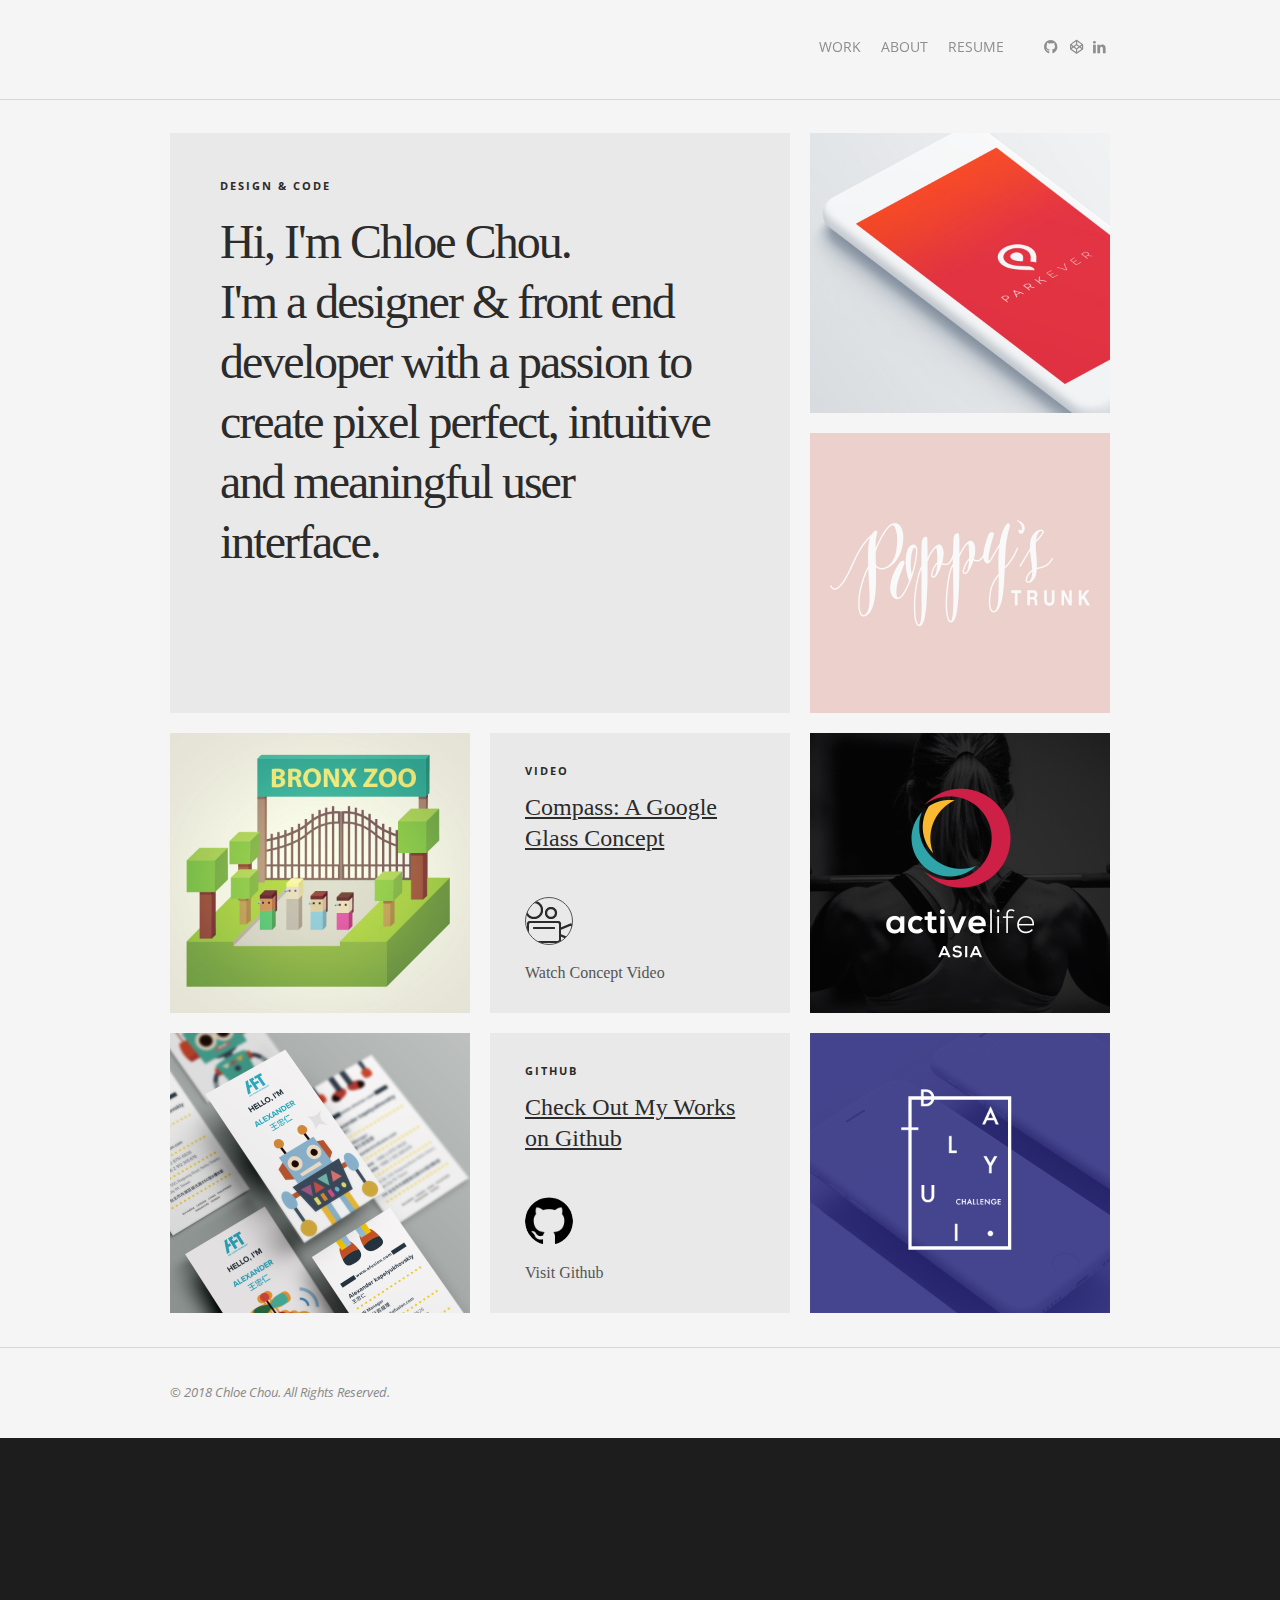
==== index.html @ 3d22caf7 "upload images" ====
<!DOCTYPE html>
<!--[if lte IE 6]> <html class="no-js ie  lt-ie10 lt-ie9 lt-ie8 lt-ie7 ancient oldie" lang="en-US"> <![endif]-->
<!--[if IE 7]>     <html class="no-js ie7 lt-ie10 lt-ie9 lt-ie8 oldie" lang="en-US"> <![endif]-->
<!--[if IE 8]>     <html class="no-js ie8 lt-ie10 lt-ie9 oldie" lang="en-US"> <![endif]-->
<!--[if IE 9]>     <html class="no-js ie9 lt-ie10 oldie" lang="en-US"> <![endif]-->
<!--[if gt IE 8]><!--> <html class="no-js" dir="ltr" lang="en-US"> <!--<![endif]-->
<head>
<meta charset="utf-8" />
<!--[if IE]> <meta http-equiv="X-UA-Compatible" content="IE=edge"> <![endif]-->
<title>Chloe Chou</title>
<!-- Set the viewport width to device width for mobile -->
<meta name="viewport" content="width=device-width, initial-scale=1, maximum-scale=1" />
<meta name="author" content="ppandp">
<meta name="Description" content="Chloe's Portfolio" />
<link rel="shortcut icon" type="image/png" href="images/favicon48.png" />
<link href="css/reset.css" rel="stylesheet" type="text/css" media="screen" />
<link href="css/contact.css" rel="stylesheet" type="text/css" media="screen" />
<link href="css/styles.css" rel="stylesheet" type="text/css" media="screen" />
<link href="css/flexslider.css" rel="stylesheet" type="text/css" media="screen" />
<link href="css/jquery.fancybox.css" rel="stylesheet" type="text/css" media="screen" />
<!--[if gt IE 8]><!--><link href="css/retina-responsive.css" rel="stylesheet" type="text/css" media="screen" /><!--<![endif]-->
<!--[if !IE]> <link href="css/retina-responsive.css" rel="stylesheet" type="text/css" media="screen" /> <![endif]-->
<link href="css/open-menu.css" rel="stylesheet" type="text/css" media="screen" />
<link href="css/print.css" rel="stylesheet" type="text/css" media="print" />
<link href="//fonts.googleapis.com/css?family=Open+Sans:400,400italic,300,300italic,600,700,800" rel="stylesheet" type="text/css" />
<!-- <link href="//fonts.googleapis.com/css?family=Merriweather:300,400,700" rel="stylesheet" type="text/css" /> -->
<script src="js/modernizr.js" type="text/javascript"></script>
<link href="https://use.fontawesome.com/releases/v5.0.6/css/all.css" rel="stylesheet">

<style type="text/css">
  h1#logo a {
    width: 100px;
    background-size: 100px;
  }

  #about {
    line-height: 1.8;
  }
</style>

</head>
<body class="aligned">
<!-- Preloader -->
<div id="preloader">
  <div id="status">
    <div class="parent">
      <div class="child">
        <p class="small">loading</p>
      </div>
    </div>
  </div>
</div>

<div id="wrap">
  <div id="background-color"></div>
  <header id="header"><div class="containing-wrapper">
    <div class="logo-wrapper">
      <h1 id="logo"><a href="/">Chloe</a></h1>
    </div>
    <div id="menu-button">
      <div class="centralizer">
        <div class="cursor">
          <div id="nav-button"> <span class="nav-bar"></span> <span class="nav-bar"></span> <span class="nav-bar"></span> </div>
        </div>
      </div>
    </div></div>
  </header>
  <!-- end header -->

  <!-- start main nav -->
  <div class="containing-wrapper menu">
  <nav id="main-nav">
    <div id="menu-close-button">&times;</div>
    <ul id="options" class="option-set clearfix" data-option-key="filter">

      <li> <a href="#" class="sub-nav-toggle">Work</a>
        <ul class="sub-nav hidden">
          <li> <a href="#design">Design</a> </li>
          <li> <a href="#development">Development</a> </li>
          <li> <a href="#portfolio">Show All</a> </li>
        </ul>
      </li>

      <li> <a href="#about">About</a> </li>
      
      <li> <a href="images/resume.pdf" target="_blank">Resume</a> </li>
    </ul>

    <div class="social-links">
      <ul class="social-list clearfix">
        <li> <a href="https://github.com/chloechoudesign" target="_blank"> <i class="fab fa-github"></i></a></li>
        <li> <a href="https://codepen.io/chloechoudesign/" target="_blank"> <i class="fab fa-codepen"></i></a></li>
        <li> <a href="https://www.linkedin.com/in/chloe-kuan-yi-chou-48333067" class="linkedin" target="_blank"></a> </li>
      </ul>
    </div>
  </nav></div>
  <!-- end main nav -->

  <div class="content-wrapper">
    <div id="content">
      <div class="container">
        <div id="container" class="clearfix">
        
        <!-- ABOUT -->
        <div class="element clearfix col2-3 about services auto">
          <div class="col2-3 auto">
            <figure class="images"> <img src="images/profile_img.jpg" alt="" /></figure>
          </div>
        </div>

        <div class="element clearfix col2-3 about services white auto">
          <p class="small">About Me</p>
          <h3>My name is Chloe Chou. I'm a designer &amp; front end developer currently based in Orange County, CA.</h3>
          <br>
          <p id="about">
          Starting off as a graphic designer a few years ago, the digital world has won me over early on. I have since been creating digital products ranging from web to mobile for clients in a wide variety of industries. I have a passion for designing meaningful experiences that shape the way we interact with technology.<br/><br/>

          This year, I've fully immersed myself in the art of coding. Being a full-stack web development graduate from UCI Coding Bootcamp, I specialize in front-end web technologies. Some of my skills are React, JavaScript, jQuery, HTML, CSS, and Responsive Design.<br/><br/>

          You can probably find me googling for code solutions or perfecting the shade of a background in Photoshop. When I'm not sitting in front of my computer, I enjoy discovering new places, reading, and cooking.
          </p><br/>
          <p class="small chat-btn"><a href="mailto:chloechoudesign@gmail.com" title="Write Email">Let's Chat!</a></p>
        </div>


<!-- HOME -->
          <div class="element  clearfix col2-3 home grey grid-fit">
            <p class="small">Design  &amp;  Code</p>
            <h2>Hi, I'm Chloe Chou. <br/> 
            I'm a designer &amp; front end developer with a passion to create pixel perfect, intuitive and meaningful user interface. </h2>
          </div>

          <!-- Parkever -->
          <div class="element  clearfix col1-3 home portfolio design"> <a href="/parkever">
            <figure class="images"> <img src="images/parkever.jpg" alt="<span>Parkever</span><i>→</i>" class="slip" /> </figure>
            </a> </div>

          <!-- Poppy's Trunk -->
          <div class="element  clearfix col1-3 home portfolio design"> <a href="/poppy" title="">
            <figure class="images"> <img src="images/poppy.jpg" alt="<span>Poppy's Trunk</span><i>→</i>" class="slip" /> </figure>
            </a> </div>
          
          <!-- Compass -->
          <div class="element  clearfix col1-3 home portfolio design"> <a href="/compass" title="">
            <figure class="images"> <img src="images/compass.jpg" alt="<span>Compass: A Google Glass Concept</span><i>→</i>" class="slip" /> </figure>
            </a> </div>
          
          <!-- Compass Video -->
          <div class="element  clearfix col1-3 home grey"> <a href="/video">
            <p class="small">Video</p>
            <h3>Compass: A Google Glass Concept</h3>
            <div class="bottom">
              <div class="icons video"></div>
              <p class="alignleft">Watch Concept Video</p>
              <span class="arrow">→</span></div>
            </a> 
          </div>
          
          <!-- Active Life Asia -->
          <div class="element  clearfix col1-3 home portfolio design"> <a href="/activelife" title="">
            <figure class="images"> <img src="images/activelife.jpg" alt="<span>Active Life Asia Logo Design</span><i>→</i>" class="slip" /> </figure>
            </a> </div>
          
          <!-- AFT -->
          <div class="element  clearfix col1-3 home portfolio design"> <a href="/aft" title="">
            <figure class="images"> <img src="images/aft.jpg" alt="<span>AFT Business Card Design</span><i>→</i>" class="slip" /> </figure>
            </a> </div>

          <!-- Github -->
          <div class="element  clearfix col1-3 home grey"> <a href="https://github.com/chloechoudesign" target="_blank">
            <p class="small">Github</p>
            <h3>Check Out My Works on Github</h3>
            <div class="bottom">
              <div class="icons github"></div>
              <p class="alignleft">Visit Github</p>
              <span class="arrow">→</span></div>
            </a> 
          </div>

          <!-- Daily UI -->
          <div class="element  clearfix col1-3 home portfolio design"> <a href="/dailyui" title="">
            <figure class="images"> <img src="images/dailyui.jpg" alt="<span>Daily UI Challenge</span><i>→</i>" class="slip" /> </figure>
            </a> </div>

          <!-- NYT React -->
          <div class="element  clearfix col1-3 portfolio development"> <a href="https://github.com/chloechoudesign/React-NYT-Search">
            <figure class="images"> <img src="images/nyt.jpg" alt="<span>React NYT Search App</span><i>→</i>" class="slip" /> </figure>
            </a> </div>

          <!-- Psychic Game -->
          <div class="element  clearfix col1-3 portfolio development"> <a href="https://github.com/chloechoudesign/Psychic-Game">
            <figure class="images"> <img src="images/psychic1.jpg" alt="<span>Psychic Game</span><i>→</i>" class="slip" /> </figure>
            </a> </div>

          <!-- Mongo Scraper -->
          <div class="element  clearfix col1-3 portfolio development"> <a href="https://github.com/chloechoudesign/Scrape-News">
            <figure class="images"> <img src="images/mongo2.jpg" alt="<span>Mongo Scraper</span><i>→</i>" class="slip" /> </figure>
            </a> </div>

          <!-- Codependium -->
          <div class="element  clearfix col1-3 portfolio development"> <a href="https://github.com/Eszypher58/codecompendium">
            <figure class="images"> <img src="images/codependium.jpg" alt="<span>Codependium</span><i>→</i>" class="slip" /> </figure>
            </a> </div>


        
        </div>
        <!-- end #container -->
      </div>
      <!-- end .container -->
    </div>
    <!-- end content -->
  </div>
  <!-- end content-wrapper -->
</div>
<!-- end wrap -->
<footer id="footer" class="clearfix"><div class="containing-wrapper">
  <p class="alignleft">© 2018 Chloe Chou. All Rights Reserved.</p>
  <!-- <p class="alignleft">(310)&nbsp;906-8920 <span class="padding">&middot;</span> <a href="mailto:info@barrow.com" title="Write Email">chloechoudesign@gmail.com</a> </p> -->
  </div>
</footer>

<script src="js/jquery-1.11.1.min.js" type="text/javascript"></script>
<script src="js/jquery-easing-1.3.js" type="text/javascript"></script>
<script src="js/retina.js" type="text/javascript"></script>
<script src="js/jquery.touchSwipe.min.js" type="text/javascript"></script>
<script src="js/jquery.isotope2.min.js" type="text/javascript"></script>
<script src="js/jquery.ba-bbq.min.js" type="text/javascript"></script>
<script src="js/jquery.isotope.load.js" type="text/javascript"></script>
<script src="js/SmoothScroll.js" type="text/javascript"></script>
<script src="js/main.js" type="text/javascript"></script>
<script src="js/jquery.form.js" type="text/javascript"></script>
<script src="js/input.fields.js" type="text/javascript"></script>
<script src="js/preloader.js" type="text/javascript"></script>
<script src="js/jquery.fancybox.pack.js" type="text/javascript"></script>
<script src="js/jquery.sliphover.min.js"></script>
</body>
</html>
---- css/contact.css ----
/* Form style */
input, textarea, select { font: 16px "Merriweather", Georgia, "Times New Roman", Times, serif; color:#555; border:0; -webkit-transition: all 0.2s ease 0s; -moz-transition: all 0.2s ease 0s; -o-transition: all 0.2s ease 0s; transition: all 0.2s ease 0s; float:none; display:block; margin:0px; -webkit-appearance: none; background:none }
textarea { resize: none; }
#message { margin: 0; padding: 0px; z-index:200; height:auto; }
.error_message, #success_page { display: block; height:auto; color:#d31800; font-style:italic; font-family: 'Open Sans', 'Helvetica Neue', Arial, Helvetica, sans-serif; font-size: 12px; padding: 26px 60px 0px 0px; line-height:1.5 }
#success_page { color:#2b2b2b !important; padding:18px 20px 0 0px }
.loader { display:none; }
/* Form Element Styling */
.contact > .elem-content {background:#fff !important }
.form-part { padding: 0; margin-top:9px; border-top:1px solid #d8d8d8; }
.form-part > textarea, .form-part > select, .form-part > input:not([type="submit"]):not([type="image"]):not([type="button"]):not([type="checkbox"]):not([type="radio"]) {
 display: block;
 width: 100%;
 padding: 25px 0px;
 font-size: 16px;
 border-bottom:1px solid #d8d8d8;
 text-align: left;
 font-style: normal;
}
.lt-ie9 .form-part textarea, .lt-ie9 .form-part select, .lt-ie9 .form-part input { display: block; width: 100%; padding: 25px 29px; font-size: 17px;  border-bottom:1px solid #d8d8d8; text-align: left; font-style: normal; }
.form-part > textarea { height: 174px; resize: none; }
.form-part > .input-wrapper { position: relative;  }
.form-part .send-btn { border: none 0px transparent; background: url(../images/icons/bg-mail.png) no-repeat scroll top right transparent; background-size:48px 48px; padding: 19px 60px 16px 4px; height: 48px; font-family: 'Open Sans', 'Helvetica Neue', Arial, Helvetica, sans-serif; font-size: 14px; display: block; width: auto; float: right; margin: 19px 29px 0px 0px; cursor: pointer; line-height:12px; font-style:italic; }
---- css/styles.css ----
@charset "utf-8";
/* CSS Document */

/*------------------------------------------------------------------
[Table of contents]
0. Fonts
1. Clearfix
2. Preloader
3. Typography
4. Headings
5. Main Nav
6. Main Content
7. Column Grid
8. Content Elements
9. Icons
10. Image Hover
11. Compatibility Rules
12. Footer
13. Lists
14. Price Tables
15. Google Maps
16. Shop
-------------------------------------------------------------------*/


/* =0. Fonts
--------------------------------------------------------------------------------------------------------*/
@font-face {
 font-family: 'fontello';
 src: url('../fonts/fontello.eot?3837060');
 src: url('../fonts/fontello.eot?3837060#iefix') format('embedded-opentype'), url('../fonts/fontello.woff?3837060') format('woff'), url('../fonts/fontello.ttf?3837060') format('truetype'), url('../fonts/fontello.svg?3837060#fontello') format('svg');
 font-weight: normal;
 font-style: normal;
}
/* Chrome hack: SVG is rendered more smooth in Windows. 100% magic, uncomment if you need it. */
/* Note, that will break hinting! In other OS-es font will be not as sharp as it could be */
/*
@media screen and (-webkit-min-device-pixel-ratio:0) {
  @font-face {
    font-family: 'fontello';
    src: url('../font/fontello.svg?43886684#fontello') format('svg');
  }
}
*/
/* End Fonts
--------------------------------------------------------------------------------------------------------*/


/* =1. Clearfix
--------------------------------------------------------------------------------------------------------*/
.clear { clear: both; }
.clearfix:after { content: "."; display:block; height:0; clear:both; visibility:hidden; }/* ----- clear fix for floats ----- */
.clearfix { display:inline-block; }
* html .clearfix { height:1%; }/* hides clearfix from IE-mac */
.clearfix { display:block; }/* end hide from IE-mac */
.alignleft { float:left; }
.alignright { float:right; }
.aligncenter { margin:auto; display:block; }
.alignnone { clear:both; font-size:0; line-height:0; margin:0; padding:0; border:0; height:0; width:0; }
.centered { text-align:center; }
.hidden { display: none; visibility: hidden; }
/* Preventing font-rendering switches during CSS transitions inside Flexslider for Safari and Chrome under MacOSX */
*, *:before, *:after { -webkit-font-smoothing: antialiased; }
.flexslider { -webkit-transform: translateZ(0px); }
/* End Clearfix
--------------------------------------------------------------------------------------------------------*/


/* =2. Preloader
--------------------------------------------------------------------------------------------------------*/
#preloader { position:fixed; top:0; left:0; right:0; bottom:0; background:#f5f5f5; z-index:9999; }
#status { z-index:28; position:absolute; color:#555 !important; top:50%; height:220px; width:100%; margin-top:-115px; }
/* horizontal centering */
.parent { width:230px; margin:0px auto; position:relative; height:220px; z-index:11 }
.child { text-align:center; }
/* vertical centering */
.parent { display: table }
.child { display: table-cell; vertical-align: middle; padding:0; }
.child span { text-transform:uppercase; }
/* End Preloader
--------------------------------------------------------------------------------------------------------*/


/* =3. Typography
--------------------------------------------------------------------------------------------------------*/
html, body, #wrap { height: 100%; }
body > #wrap { height: auto; min-height: 100%; }
.content-wrapper { padding-bottom: 91px; }
html { overflow: -moz-scrollbars-vertical; overflow-y: scroll; -webkit-font-smoothing: antialiased; height:100%; -webkit-text-size-adjust: 100%; }
body { font-size: 16px; font-family: Georgia, "Times New Roman", Times, serif; color:#555; background:#1D1D1D; height:100% }
strong { font-weight:600; }
a, a > * { -webkit-transition: all 0.2s ease 0s; -moz-transition: all 0.2s ease 0s; -o-transition: all 0.2s ease 0s; transition: all 0.2s ease 0s; }
*, *:after, *:before { -webkit-box-sizing: border-box; -moz-box-sizing: border-box; box-sizing: border-box; padding: 0; margin: 0; }
p { line-height:1.5; padding:0 0px 13px 0px; }
.centered p { padding:5px 0 5px 0 }
a { text-decoration:none; }
p a { color:#555; text-decoration:underline; }
p a:hover { color:#2b2b2b; }
a p { color:#555; }
p.small { font-size:11px !important; text-transform:uppercase; font-weight:700; font-family:'Open Sans', 'Helvetica Neue', Arial, Helvetica, sans-serif; color:#2b2b2b; padding:0 0 22px 0; letter-spacing:2px; }
a p.small { color:#2b2b2b }
.col2-3.half p.small { padding:0 0 17px 0; }
.col1-3 p.small { padding:0 0 12px 0 !important; }
#preloader p.small { color:#555 !important; padding:0 !important }
code { font:13px 'Open Sans', 'Helvetica Neue', Arial, Helvetica, sans-serif; font-style:normal; line-height:1.5; display:block; }
pre { padding:13px 40px 0 40px; }
span.arrow { font:20px 'Open Sans', 'Helvetica Neue', Arial, Helvetica, sans-serif; float:right; padding-bottom:13px; padding-right:15px; -webkit-transition: all 0.2s ease 0s; -moz-transition: all 0.2s ease 0s; -o-transition: all 0.2s ease 0s; transition: all 0.2s ease 0s; margin-top:-4px; display:inline-block; opacity:0 }
.back-button span.arrow { opacity:1 !important }
a span.arrow { color:#555; }
a:hover span.arrow { padding-right:0; -webkit-transition: all 0.2s ease 0s; -moz-transition: all 0.2s ease 0s; -o-transition: all 0.2s ease 0s; transition: all 0.2s ease 0s; opacity:1 }
blockquote { padding:0px 0px 2px 25px; color:#777; font-size:16px; font-style:italic; float:left; width:180px; }
.col1-3 blockquote {width:auto; padding-left:0; float:none }
.hentry blockquote:before { content:"“"; float:left; display:block; margin-left:-64px; font-family:Georgia, "Times New Roman", Times, serif; font-size:96px; margin-top:-6px; font-weight:400 }
blockquote p { font-family:'Open Sans', 'Helvetica Neue', Arial, Helvetica, sans-serif; }
blockquote p.small { font-style:normal; color:#555; letter-spacing:0; font-weight:600; text-transform:none }
em { font-style:italic; font-family:'Open Sans', 'Helvetica Neue', Arial, Helvetica, sans-serif; color:#777; }
code { font:13px "Courier New", Courier, monospace; font-style:normal; line-height:1.5; display:block; padding-top:4px; }
pre { padding:0 30px 25px 30px; border:1px dotted #3e3e3e; margin-top:10px; margin-bottom:10px; display:inline-block }
/* End Typography
--------------------------------------------------------------------------------------------------------*/


/* =4. Headings
--------------------------------------------------------------------------------------------------------*/
h1#logo { display:block; position:relative; float:left }
h1#logo a { display:block; background:url(../images/bg-logo.png) center no-repeat; background-size:60px 52px; width:60px; /*try to keep it below 52px*/ height:52px; text-indent:-9999px; }
.tagline { float:left; font-family:"Open Sans", Arial, Helvetica, sans-serif; font-size:12px; font-weight:400; padding:0 0 0 16px; margin:0px auto; position:relative; display:table; height:52px; margin-top:-1px; font-style:italic }
.tagline span { vertical-align:middle; display:table-cell }
.hentry h1, h2, h3, h4, h5 { line-height:1.3; color:#2b2b2b; display:block; position:relative; padding-bottom:13px; }
h2 { font-size:48px; font-weight:300; line-height:60px; letter-spacing:-2px; margin-top:-5px; }
h2 strong { font-weight:700; letter-spacing:-1px; }
h3 { font-size:24px; font-weight:400; line-height:31px; }
h4 { font-size:20px; font-weight:400; line-height:27px; }
h5 { font-size:18px; font-weight:400; }
.col2-3.white h3, .col2-3.white-bottom h3, .col2-3.grey h3 { font-size:30px; line-height:40px; }
a h3 { text-decoration:underline }
a h3 span { text-decoration:none !important }
/* End Headings
--------------------------------------------------------------------------------------------------------*/


/* =5. Main Nav
--------------------------------------------------------------------------------------------------------*/
#menu-button { float:right; font-size:14px; font-family:"Open Sans", Arial, Helvetica, sans-serif; text-transform:uppercase; display:table; height:52px; position: relative; -webkit-tap-highlight-color: rgba(0, 0, 0, 0); }
.lt-ie10 #menu-button { position:relative; float:right; right:auto }
#menu-button .centralizer { display: table-cell; vertical-align: middle; }
#menu-button .centralizer .cursor { display:block; height:auto; cursor:pointer; background-color: rgba(244, 244, 244, 0.8); }
#nav-button { display:inline-block; width:16px; margin:0; margin-left:5px; -webkit-tap-highlight-color: rgba(0, 0, 0, 0); vertical-align:middle }
.nav-bar { background-color:#555; border-radius:1px; display:block; width:16px; height:2px; margin:0px auto 2px; }
#menu-close-button { cursor: pointer; padding: 6px; text-align: center; position: absolute; top: 31px; right: 36px; font-size: 26px; color: #8E8E8E; -webkit-tap-highlight-color: rgba(0, 0, 0, 0); }
#main-nav { background-color: #1D1D1D; position: absolute; top: 0; right: 0; padding: 34px 44px 20px 44px; width: 200px; }
#main-nav a { text-decoration: none; color: #8E8E8E; font-size: 14px; font-family: "Open Sans", Arial, Helvetica, sans-serif; }
#main-nav > ul a { text-transform: uppercase; }
#main-nav > ul .active > a, #main-nav > ul a.active, #main-nav > .additional-links .active > a, #main-nav > .additional-links a.active, #main-nav li a:hover, #options li a.current, #options li a.selected { color: #fff; }
#main-nav > ul li { padding: 7px 0; }
#main-nav > ul > li > .sub-nav { padding: 9px 0 3px 15px; }
#main-nav > ul > li > .sub-nav > li { padding: 4px 0px; }
#main-nav > ul > li > .sub-nav > li:last-child { padding-bottom: 0px; }
#main-nav > ul > li > .sub-nav > li > a { font-size: 12px; }
.additional-links { padding: 25px 0; }
.additional-links > ul > li { padding: 0 0 14px; }
.additional-links > ul > li:last-child { padding: 0; }
.social-links { padding: 10px 0; }
.social-list > li { float: left; margin: 0 15px 0 0; }
.social-list > li > a:before { content: ""; font-family: fontello; font-size: 14px; }
#main-nav .social-list li a:before { padding:3px; }
#main-nav .social-list li { margin-top:-3px; margin-right:9px; }
#main-nav .social-list { margin-left:-3px; }
.social-list > li > a.facebook:before { content: '\e800'; }
.social-list > li > a.dribbble:before { content: '\e801'; }
.social-list > li > a.behance:before { content: '\e802'; }
.social-list > li > a.git:before { content: '\e803'; }
.social-list > li > a.gplus:before { content: '\e804'; }
.social-list > li > a.xing:before { content: '\e805'; }
.social-list > li > a.instagram:before { content: '\e806'; }
.social-list > li > a.twitter:before { content: '\e807'; }
.social-list > li > a.youtube:before { content: '\e808'; }
.social-list > li > a.slack:before { content: '\e809'; }
.social-list > li > a.pinterest:before { content: '\e80a'; }
.social-list > li > a.tumblr:before { content: '\e80b'; }
.social-list > li > a.soundcloud:before { content: '\e80c'; }
.social-list > li > a.skype:before { content: '\e80d'; }
.social-list > li > a.linkedin:before { content: '\e80e'; }
.social-list > li > a.vimeo:before { content: '\e80f'; }
.social-list > li > a.flickr:before { content: '\e810'; }
.social-list > li > a.email:before { content: '\e811'; }
/* End Main Nav
--------------------------------------------------------------------------------------------------------*/


/* =6. Main Content
--------------------------------------------------------------------------------------------------------*/
#header { position:relative; z-index:155; width:100%; min-height:100px; padding:23px 45px; border-bottom:1px solid #d8d8d8; -webkit-transform: translateZ(0); }
#content { width:100%; position:relative; z-index:55; height:auto; padding-bottom: 24px; }
.container { padding:0px; width:1280px; position:relative; margin:0 auto; padding-top:23px; }
#background-color { background:#f5f5f5; height:100%; width:100%; position:fixed; z-index:1; -webkit-overflow-scrolling: touch; top:0; left:0 }
.oldie #background-color { display:none }
#header, #content { background:#f5f5f5; }
.pushed-left #content, .pushed-left #header, .pushed-left #footer, .pushed-left #background-color { -webkit-transform: translate3d(-200px, 0px, 0px); transform: translate3d(-200px, 0px, 0px); }
.pushed-left-alt #content, .pushed-left-alt #header, .pushed-left-alt #footer, .pushed-left-alt #background-color, .no-csstransforms3d .pushed-left #content, .no-csstransforms3d .pushed-left #header, .no-csstransforms3d .pushed-left #footer { -webkit-transform: translateX(-200px); -ms-transform: translateX(-200px); transform: translateX(-200px); }
#content, #header, #footer, .logo-wrapper, #background-color { -webkit-transition: -webkit-transform 0.33s cubic-bezier(0.33, 0, 0.2, 1) 0s; transition: transform 0.33s cubic-bezier(0.33, 0, 0.2, 1) 0s; }
/* =End Main Content
--------------------------------------------------------------------------------------------------------*/


/* =7. Column Grid
--------------------------------------------------------------------------------------------------------*/
.col3-3 { width:940px; height:auto; margin:10px; float:left; position:relative }
.col4-3 { width:1260px; height:auto; margin:10px; position:relative }
.col1-3 { width:300px; height:280px; margin:10px; background:#e9e9e9; float:left; position:relative }
.col2-3 { width:620px; height:580px; margin:10px; background:#e9e9e9; float:left; position:relative }
.col1-3.auto, .col2-3.auto, .col3-3.auto { height:auto; }
.col2-3.half { height:280px; }
.col3-3.half { height:280px; }
.col1-3.grey { padding:30px 35px 17px 35px; background:#e9e9e9; width:300px; }
.col2-3.grey, .col3-3.grey, .col4-3.grey { padding:45px 60px 44px 50px; background:#e9e9e9 !important; }
.col1-3.white { padding:30px 35px 17px 35px; background:#fff }
.col2-3.white, .col3-3.white, .col4-3.white { padding:45px 50px 44px 50px; background:#fff; }
.col1-3.white-bottom { padding:30px 35px; background:#fff; z-index:33; }
.col2-3.white-bottom { padding:45px 50px 32px 50px; background:#fff; }
.col1-3.white-bottom:after, .col2-3.white-bottom:after { background:#fff; top:-10px; content:""; height:24px; left:50%; position:absolute; -webkit-transform:rotate(45deg); -moz-transform:rotate(45deg); -ms-transform:rotate(45deg); -o-transform:rotate(45deg); width:24px; margin-left:-12px; }
.element .col1-3, .element .col2-3, .element .col3-3 { margin:0 }
.bottom { position:absolute; bottom:30px; padding:0 50px; left:0; width:100% }
.col1-3 .bottom { padding:3px 35px; bottom:12px; }
a .bottom p { width:190px; }
.back-button { height:85px; }
/* =End Column Grid
--------------------------------------------------------------------------------------------------------*/

/* =8. Content Elements
--------------------------------------------------------------------------------------------------------*/
.overflow, .element { overflow:hidden; }
.break { display:block; position:relative; height:20px; width:100%; }
.whole-tile { position:absolute; left:0; top:0; width:100%; height:100%; display:block; z-index:55; padding:30px 35px; }
.element.hybrid .images, .element.hybrid .service-item { position: absolute; top: 0; right: -0%; z-index: 22; -webkit-transition: right ease-in-out 0.33s; transition: right ease-in-out 0.33s; }
.element.hybrid:hover .images, .element.hybrid:hover .service-item { right: -100%; -webkit-transition: right ease-in-out 0.33s; transition: right ease-in-out 0.33s; }
.element > .elem-content { padding:30px 35px; background:#e9e9e9; width: 300px; }
.ct-part { padding:25px 0px 0px 0px; /*background:#e9e9e9; */ border-top:1px solid #d8d8d8; height: auto; margin-top:9px; }
.ft-part { padding:29px 0px 31px 0px; /*background:#e9e9e9;*/ border-top:1px solid #d8d8d8; height: auto; margin-top:10px; }
.ct-part > p.indented { padding-left:20px; }
.ct-part sub { display: inline-block; font-size: 12px; padding-left: 10px; font-family: 'Open Sans', 'Helvetica Neue', Arial, Helvetica, sans-serif; }
.centered .ft-part .social-list { display:inline-block; }
.bottom .social-list { padding-bottom:19px; }
.element .social-list > li { margin: 0 11px 0 1px; }
.element .social-list > li > i { color: #555; font-size: 12px; font-family: 'Open Sans', 'Helvetica Neue', Arial, Helvetica, sans-serif; padding-right: 4px; }
.element .social-list > li > a { color: #555; position: relative; top: 1px; }
.element .social-list > li > a:before { font-size: 18px; display:block; margin-top:-2px; }
.element .tag { text-transform: none; display: inline-block; padding:0 8px 0 0; }
.element .tag > .tag-count { text-transform: none; font-family: 'Open Sans', 'Helvetica Neue', Arial, Helvetica, sans-serif; font-size: 12px; }
/* =End Content Elements
--------------------------------------------------------------------------------------------------------*/


/* =9. Icons
--------------------------------------------------------------------------------------------------------*/
.icons { position:relative; height:48px; width:48px; /*float:left;*/ margin-bottom:16px; margin-top:5px; border:1px solid #555; border-radius:51%; }
.icon-holder { position:relative; float:left; height:48px; width:48px; border:1px solid #555; border-radius:51%; margin-top:5px; }
.col1-3 .icon-holder {  margin-right:20px; }
.centered .icons, .centered .icon-holder { float:none; display:inline-block; margin-right:0px; }
.map { background:url(../images/icons/bg-map.png) no-repeat center left; background-size:48px 48px; }
.winner { background:url(../images/icons/bg-winner.png) no-repeat center; background-size:48px 48px; }
.time { background:url(../images/icons/bg-time.png) no-repeat center; background-size:48px 48px; }
.pig { background:url(../images/icons/bg-pig.png) no-repeat center; background-size:48px 48px; }
.adjust { background:url(../images/icons/bg-adjust.png) no-repeat center; background-size:48px 48px; }
.team { background:url(../images/icons/bg-team.png) no-repeat center; background-size:48px 48px; }
.works { background:url(../images/icons/bg-works.png) no-repeat center; background-size:48px 48px; }
.chat { background:url(../images/icons/bg-chat.png) no-repeat center; background-size:48px 48px; }
.notes { background:url(../images/icons/bg-notes.png) no-repeat center; background-size:48px 48px; }
.camera { background:url(../images/icons/bg-camera.png) no-repeat center; background-size:48px 48px; }
.illustration { background:url(../images/icons/bg-illustration.png) no-repeat center; background-size:48px 48px; }
.social { background:url(../images/icons/bg-social.png) no-repeat center; background-size:48px 48px; }
.vector { background:url(../images/icons/bg-vector.png) no-repeat center; background-size:48px 48px; }
.commerce { background:url(../images/icons/bg-commerce.png) no-repeat center; background-size:48px 48px; }
.search { background:url(../images/icons/bg-search.png) no-repeat center; background-size:48px 48px; }
.like { background:url(../images/icons/bg-like.png) center no-repeat; background-size:48px 48px; }
.share { background:url(../images/icons/bg-share.png) center no-repeat; background-size:48px 48px; }
.document { background:url(../images/icons/bg-document.png) center no-repeat; background-size:48px 48px; }
.apple { background:url(../images/icons/bg-apple.png) center no-repeat; background-size:48px 48px; }
.balance { background:url(../images/icons/bg-balance.png) center no-repeat; background-size:48px 48px; }
.beaker { background:url(../images/icons/bg-beaker.png) center no-repeat; background-size:48px 48px; }
.beer { background:url(../images/icons/bg-beer.png) center no-repeat; background-size:48px 48px; }
.books { background:url(../images/icons/bg-books.png) center no-repeat; background-size:48px 48px; }
.box { background:url(../images/icons/bg-box.png) center no-repeat; background-size:48px 48px; }
.cake { background:url(../images/icons/bg-cake.png) center no-repeat; background-size:48px 48px; }
.calculator { background:url(../images/icons/bg-calculator.png) center no-repeat; background-size:48px 48px; }
.cd { background:url(../images/icons/bg-cd.png) center no-repeat; background-size:48px 48px; }
.champagne { background:url(../images/icons/bg-champagne.png) center no-repeat; background-size:48px 48px; }
.chart { background:url(../images/icons/bg-chart.png) center no-repeat; background-size:48px 48px; }
.cheese { background:url(../images/icons/bg-cheese.png) center no-repeat; background-size:48px 48px; }
.court { background:url(../images/icons/bg-court.png) center no-repeat; background-size:48px 48px; }
.delivery { background:url(../images/icons/bg-delivery.png) center no-repeat; background-size:48px 48px; }
.dvd { background:url(../images/icons/bg-dvd.png) center no-repeat; background-size:48px 48px; }
.eco { background:url(../images/icons/bg-eco.png) center no-repeat; background-size:48px 48px; }
.film { background:url(../images/icons/bg-film.png) center no-repeat; background-size:48px 48px; }
.grape { background:url(../images/icons/bg-grape.png) center no-repeat; background-size:48px 48px; }
.hot { background:url(../images/icons/bg-hot.png) center no-repeat; background-size:48px 48px; }
.house { background:url(../images/icons/bg-house.png) center no-repeat; background-size:48px 48px; }
.icecream { background:url(../images/icons/bg-icecream.png) center no-repeat; background-size:48px 48px; }
.joystick { background:url(../images/icons/bg-joystick.png) center no-repeat; background-size:48px 48px; }
.keynote { background:url(../images/icons/bg-keynote.png) center no-repeat; background-size:48px 48px; }
.link { background:url(../images/icons/bg-link.png) center no-repeat; background-size:48px 48px; }
.magic { background:url(../images/icons/bg-magic.png) center no-repeat; background-size:48px 48px; }
.mail { background:url(../images/icons/bg-mail.png) center no-repeat; background-size:48px 48px; }
.microphone { background:url(../images/icons/bg-microphone.png) center no-repeat; background-size:48px 48px; }
.network { background:url(../images/icons/bg-network.png) center no-repeat; background-size:48px 48px; }
.palette { background:url(../images/icons/bg-palette.png) center no-repeat; background-size:48px 48px; }
.plaster { background:url(../images/icons/bg-plaster.png) center no-repeat; background-size:48px 48px; }
.player { background:url(../images/icons/bg-player.png) center no-repeat; background-size:48px 48px; }
.polaroid { background:url(../images/icons/bg-polaroid.png) center no-repeat; background-size:48px 48px; }
.printer { background:url(../images/icons/bg-printer.png) center no-repeat; background-size:48px 48px; }
.pulse { background:url(../images/icons/bg-pulse.png) center no-repeat; background-size:48px 48px; }
.quote { background:url(../images/icons/bg-quote.png) center no-repeat; background-size:48px 48px; }
.radio { background:url(../images/icons/bg-radio.png) center no-repeat; background-size:48px 48px; }
.recorder { background:url(../images/icons/bg-recorder.png) center no-repeat; background-size:48px 48px; }
.scissors { background:url(../images/icons/bg-scissors.png) center no-repeat; background-size:48px 48px; }
.select { background:url(../images/icons/bg-select.png) center no-repeat; background-size:48px 48px; }
.serving { background:url(../images/icons/bg-serving.png) center no-repeat; background-size:48px 48px; }
.share { background:url(../images/icons/bg-share.png) center no-repeat; background-size:48px 48px; }
.shop { background:url(../images/icons/bg-shop.png) center no-repeat; background-size:48px 48px; }
.shopping { background:url(../images/icons/bg-shopping.png) center no-repeat; background-size:48px 48px; }
.smartphone { background:url(../images/icons/bg-smartphone.png) center no-repeat; background-size:48px 48px; }
.sofa { background:url(../images/icons/bg-sofa.png) center no-repeat; background-size:48px 48px; }
.syringe { background:url(../images/icons/bg-syringe.png) center no-repeat; background-size:48px 48px; }
.tape { background:url(../images/icons/bg-tape.png) center no-repeat; background-size:48px 48px; }
.target { background:url(../images/icons/bg-target.png) center no-repeat; background-size:48px 48px; }
.television { background:url(../images/icons/bg-television.png) center no-repeat; background-size:48px 48px; }
.video { background:url(../images/icons/bg-video.png) center no-repeat; background-size:48px 48px; }
.walkman { background:url(../images/icons/bg-walkman.png) center no-repeat; background-size:48px 48px; }
.zoom { background:url(../images/icons/bg-zoom.png) center no-repeat; background-size:48px 48px; }
.tags { background:url(../images/icons/bg-tags.png) center no-repeat; background-size:48px 48px; }
.github { background:url(../images/icons/bg-github.png) center no-repeat; border:none; background-size:48px 48px; }
/* End Icons
--------------------------------------------------------------------------------------------------------*/


/* =10. Image Hover
--------------------------------------------------------------------------------------------------------*/
.images { display:block; position:relative; background:#000; }
.images img { width:100%; display: block; max-width: 100% !important; z-index:9 }
.images.dark img { opacity:0.3; background:#000; }
img { box-shadow: #000 0 0 0 }
.videos { width:940px; height:538px; }
.sliphoveritemTitle { font-size:11px !important; text-transform:uppercase; font-weight:700; font-family:'Open Sans', Arial, Helvetica, sans-serif; letter-spacing:2px; line-height:1.5; display:block; text-decoration:none !important; }
.sliphoveritemTitle span { display:block; font-size:20px; font-weight:700; line-height:1.5; font-family: 'Merriweather', Georgia, "Times New Roman", Times, serif; text-transform:none; letter-spacing:0; position:absolute; bottom:-3px; width:150px; }
.sliphoveritemTitle i { display:block; font:30px 'Open Sans', 'Helvetica Neue', Arial, Helvetica, sans-serif; right:-3px; font-style:normal !important; position:absolute; line-height:1.5; bottom:-5px; text-decoration:none !important }
.sliphoveritemTitle div { position:relative; padding-left:5px; }
/* End Image Hover
--------------------------------------------------------------------------------------------------------*/


/* =11. Compatibility Rules
--------------------------------------------------------------------------------------------------------*/
.lt-ie9 .pushed-left #content, .lt-ie9 .pushed-left #header, .lt-ie9 .pushed-left #footer, .lt-ie9 .pushed-left #background-color { position: relative; margin-left: -200px; }
.lt-ie9 .pushed-left .logo-wrapper, .lt-ie9 .pushed-left #footer .alignleft { position: relative; margin-left: 200px; }
.lt-ie9 #header { min-width: 960px; padding-left: 10px; padding-right: 10px; }
.lt-ie9 body, .lt-ie9 .content-wrapper { min-width: 960px; }
.lt-ie9 .pushed-left #main-nav { z-index: 200; }
/* =End Compatibility Rules
--------------------------------------------------------------------------------------------------------*/


/* =12. Footer
--------------------------------------------------------------------------------------------------------*/
#footer { background:#f5f5f5; min-height:91px; margin:0px; padding:28px 45px; border-top:1px solid #d8d8d8; width:100%; z-index:55; position:relative; webkit-transform: translateZ(0); -webkit-transform: translate3d(0, 0, 0); }
#footer { margin-top: -91px; }
footer { z-index:1000 !important; }
footer p, footer p a { color:#888; line-height:32px; font-family:'Open Sans', 'Helvetica Neue', Arial, Helvetica, sans-serif; font-style:italic; font-size:13px; padding:0; border:0; text-decoration:none }
footer p a:hover { color:#555; }
span.padding { padding:0 3px; }
footer .social-list { float:left; margin-left:20px; background:#e9e9e9; padding-left:15px; }
footer .social-list li a { text-decoration: none; color: #8E8E8E; line-height:32px; }
/* End Footer
--------------------------------------------------------------------------------------------------------*/


/* =13. Lists
--------------------------------------------------------------------------------------------------------*/
ul.unordered-list, .hentry ul { list-style: circle; line-height:1.5; padding:0px 0px 13px 30px; text-align:left !important; font-size: 16px; font-family: 'Merriweather', Georgia, "Times New Roman", Times, serif; }
ol { list-style: decimal; line-height:1.5; padding:0px 0px 13px 30px; font-size: 16px; font-family: 'Merriweather', Georgia, "Times New Roman", Times, serif; }
.child ul.unordered-list, .child .hentry ul, .child ol { padding:10px 30px 0 50px; }
ul.unordered-list li a, .hentry ul li a, ol li a { color:#555; text-decoration:underline; }
ul.unordered-list li a:hover, .hentry ul li a:hover, ol li a:hover { color:#2b2b2b; text-decoration:underline; }
/* =End Lists
--------------------------------------------------------------------------------------------------------*/


/* =14. Price Tables
--------------------------------------------------------------------------------------------------------*/
.price-table { text-align:center; background:#e9e9e9; padding:0 35px; padding-bottom:30px; width:300px; }
.price-table p.price { font-size:60px; color:#2b2b2b; letter-spacing:-2px; margin-left:-10px; font-family:'Open Sans', 'Helvetica Neue', Arial, Helvetica, sans-serif; font-weight:600; padding-top:10px; padding-bottom:0 }
.price-table p.price span { font-size:18px; display:inline-block; padding-top:20px; padding-right:5px; font-weight:400; vertical-align:top }
.line-through { text-decoration: line-through; color:#bbb }
.price-table .price-details { line-height:2.0 }
.heading:before { background:none repeat scroll 0 0 rgba(216, 216, 216, 1); bottom:-7px; content:""; height:14px; left:50%; position:absolute; -webkit-transform:rotate(45deg); -moz-transform:rotate(45deg); -ms-transform:rotate(45deg); -o-transform:rotate(45deg); width:14px; margin-left:-7px; }
.heading:after { background:#e9e9e9; bottom:-5px; content:""; height:16px; left:50%; margin-left:-8px; position:absolute; -webkit-transform:rotate(45deg); -moz-transform:rotate(45deg); -ms-transform:rotate(45deg); -o-transform:rotate(45deg); width:16px; }
.heading { padding:30px 30px 12px 30px; background:#e9e9e9; position:relative; border-bottom:1px solid #d8d8d8; }
a.button { padding:10px 13px; border:2px solid #555; color:#555; text-decoration:none; position:relative; display:inline-block; margin:4px 0px 6px 0px }
a.button:hover { border:2px solid #2b2b2b; color:#2b2b2b; }
/* =End Column Grid
--------------------------------------------------------------------------------------------------------*/


/* =15. Googlemaps
--------------------------------------------------------------------------------------------------------*/
#map { width:620px; height:395px; margin:0; border:0 }
#map:before, #map:after { background: none; content: ''; left: 0; position: absolute; top: 0; width: 100%; }
#map:after { bottom: 0; top: auto; }
/* End Googlemaps
--------------------------------------------------------------------------------------------------------*/


/* =16. Shop
--------------------------------------------------------------------------------------------------------*/
.shop-item a.button { margin:10px 0px 20px 0px; }
.shopping-cart a.button { margin-top:10px; }
span.tiny { font-size:11px; font-family:'Open Sans', 'Helvetica Neue', Arial, Helvetica, sans-serif; font-weight:400; padding-left:3px; }
.message .icon-holder { margin:0 25px 13px 0; }
.message:hover span.arrow, .back-button:hover span.arrow { padding-right:0; -webkit-transition: all 0.2s ease 0s; -moz-transition: all 0.2s ease 0s; -o-transition: all 0.2s ease 0s; transition: all 0.2s ease 0s; }
.message span.arrow { opacity:1 !important; padding:0; padding-left:15px; }
.text-centralizer { display:table; height:48px; }
.text-centralizer p, .text-centralizer h4, .text-centralizer h5 { vertical-align:middle; display:table-cell; padding:0; }
.back-button { height:auto; }
.back-button h5 { margin:0; padding:0 }
select { padding:7px; border:1px solid #d8d8d8; margin:0 0px 13px 0px; background: #e9e9e9; color:#555; outline:none; display: inline-block; /*-webkit-appearance:none; -moz-appearance:none; appearance:none;*/ cursor:pointer; }
.white-bottom select, .white .form-part select {background:#fff }
.checkout select { margin:25px 0 4px 0; }
/* Targetting Webkit browsers only. FF will show the dropdown arrow with so much padding. */
@media screen and (-webkit-min-device-pixel-ratio:0) {
 select {
padding-right:20px
}
}
label { position:relative }
label:after { content:'<>'; font:11px "Consolas", monospace; color:#aaa; -webkit-transform:rotate(90deg); -moz-transform:rotate(90deg); -ms-transform:rotate(90deg); transform:rotate(90deg); right:5px; top:2px; padding:0px 4px 2px 4px; border-bottom:1px solid #ddd; position:absolute; pointer-events:none; }
label:before { content:''; right:5px; top:-8px; width:20px; height:36px; background:#e9e9e9; position:absolute; pointer-events:none; display:block; }
.white-bottom label:before {background:#fff }
.lt-ie10 label:before { display:none }
.lt-ie10 label:after { display:none; left:-9999px; }
.mobile label:before { background:none }
.checkout .form-part {margin-bottom:22px;}
.two-columns { width:115px; float:left; }
input[type="checkbox"] { float:left; margin-right:10px; }
.checkout .ft-part {padding-bottom:0 }
/* End Shop
--------------------------------------------------------------------------------------------------------*/
---- css/retina-responsive.css ----
@charset "utf-8";
/* Retina Ready Images */

@media only screen and (-Webkit-min-device-pixel-ratio: 1.5),
only screen and (-moz-min-device-pixel-ratio: 1.5),
only screen and (-o-min-device-pixel-ratio: 3/2),
only screen and (min-device-pixel-ratio: 1.5) {
h1#logo a { background:url(../images/chloe-logo@2x.png) center no-repeat; background-size:60px 52px; }

.map {background:url(../images/icons/bg-map@2x.png) no-repeat center left; background-size:48px 48px;  }
.winner {background:url(../images/icons/bg-winner@2x.png) no-repeat center; background-size:48px 48px; }
.time {background:url(../images/icons/bg-time@2x.png) no-repeat center; background-size:48px 48px; }
.pig {background:url(../images/icons/bg-pig@2x.png) no-repeat center; background-size:48px 48px; }
.adjust {background:url(../images/icons/bg-adjust@2x.png) no-repeat center; background-size:48px 48px; }
.team {background:url(../images/icons/bg-team@2x.png) no-repeat center; background-size:48px 48px; }
.works {background:url(../images/icons/bg-works@2x.png) no-repeat center; background-size:48px 48px; }
.chat {background:url(../images/icons/bg-chat@2x.png) no-repeat center; background-size:48px 48px; }
.notes {background:url(../images/icons/bg-notes@2x.png) no-repeat center; background-size:48px 48px; }
.camera {background:url(../images/icons/bg-camera@2x.png) no-repeat center; background-size:48px 48px; }
.illustration {background:url(../images/icons/bg-illustration@2x.png) no-repeat center; background-size:48px 48px; }
.social {background:url(../images/icons/bg-social@2x.png) no-repeat center; background-size:48px 48px; }
.vector {background:url(../images/icons/bg-vector@2x.png) no-repeat center; background-size:48px 48px; }
.commerce {background:url(../images/icons/bg-commerce@2x.png) no-repeat center; background-size:48px 48px; }
.search {background:url(../images/icons/bg-search@2x.png) no-repeat center; background-size:48px 48px; }
.like { background:url(../images/icons/bg-like@2x.png) center no-repeat; background-size:48px 48px; }
.share { background:url(../images/icons/bg-share@2x.png) center no-repeat; background-size:48px 48px; }
.document { background:url(../images/icons/bg-document@2x.png) center no-repeat; background-size:48px 48px; }
.apple { background:url(../images/icons/bg-apple@2x.png) center no-repeat; background-size:48px 48px; }
.balance { background:url(../images/icons/bg-balance@2x.png) center no-repeat; background-size:48px 48px; }
.beaker { background:url(../images/icons/bg-beaker@2x.png) center no-repeat; background-size:48px 48px; }
.beer { background:url(../images/icons/bg-beer@2x.png) center no-repeat; background-size:48px 48px; }
.books { background:url(../images/icons/bg-books@2x.png) center no-repeat; background-size:48px 48px; }
.box { background:url(../images/icons/bg-box@2x.png) center no-repeat; background-size:48px 48px; }
.cake { background:url(../images/icons/bg-cake@2x.png) center no-repeat; background-size:48px 48px; }
.calculator { background:url(../images/icons/bg-calculator@2x.png) center no-repeat; background-size:48px 48px; }
.cd { background:url(../images/icons/bg-cd@2x.png) center no-repeat; background-size:48px 48px; }
.champagne { background:url(../images/icons/bg-champagne@2x.png) center no-repeat; background-size:48px 48px; }
.chart { background:url(../images/icons/bg-chart@2x.png) center no-repeat; background-size:48px 48px; }
.cheese { background:url(../images/icons/bg-cheese@2x.png) center no-repeat; background-size:48px 48px; }
.court { background:url(../images/icons/bg-court@2x.png) center no-repeat; background-size:48px 48px; }
.delivery { background:url(../images/icons/bg-delivery@2x.png) center no-repeat; background-size:48px 48px; }
.dvd { background:url(../images/icons/bg-dvd@2x.png) center no-repeat; background-size:48px 48px; }
.eco { background:url(../images/icons/bg-eco@2x.png) center no-repeat; background-size:48px 48px; }
.film { background:url(../images/icons/bg-film@2x.png) center no-repeat; background-size:48px 48px; }
.grape { background:url(../images/icons/bg-grape@2x.png) center no-repeat; background-size:48px 48px; }
.hot { background:url(../images/icons/bg-hot@2x.png) center no-repeat; background-size:48px 48px; }
.house { background:url(../images/icons/bg-house@2x.png) center no-repeat; background-size:48px 48px; }
.icecream { background:url(../images/icons/bg-icecream@2x.png) center no-repeat; background-size:48px 48px; }
.joystick { background:url(../images/icons/bg-joystick@2x.png) center no-repeat; background-size:48px 48px; }
.keynote { background:url(../images/icons/bg-keynote@2x.png) center no-repeat; background-size:48px 48px; }
.link { background:url(../images/icons/bg-link@2x.png) center no-repeat; background-size:48px 48px; }
.magic { background:url(../images/icons/bg-magic@2x.png) center no-repeat; background-size:48px 48px; }
.mail { background:url(../images/icons/bg-mail@2x.png) center no-repeat; background-size:48px 48px; }
.microphone { background:url(../images/icons/bg-microphone@2x.png) center no-repeat; background-size:48px 48px; }
.network { background:url(../images/icons/bg-network@2x.png) center no-repeat; background-size:48px 48px; }
.palette { background:url(../images/icons/bg-palette@2x.png) center no-repeat; background-size:48px 48px; }
.plaster { background:url(../images/icons/bg-plaster@2x.png) center no-repeat; background-size:48px 48px; }
.player { background:url(../images/icons/bg-player@2x.png) center no-repeat; background-size:48px 48px; }
.polaroid { background:url(../images/icons/bg-polaroid@2x.png) center no-repeat; background-size:48px 48px; }
.printer { background:url(../images/icons/bg-printer@2x.png) center no-repeat; background-size:48px 48px; }
.pulse { background:url(../images/icons/bg-pulse@2x.png) center no-repeat; background-size:48px 48px; }
.quote { background:url(../images/icons/bg-quote@2x.png) center no-repeat; background-size:48px 48px; }
.radio { background:url(../images/icons/bg-radio@2x.png) center no-repeat; background-size:48px 48px; }
.recorder { background:url(../images/icons/bg-recorder@2x.png) center no-repeat; background-size:48px 48px; }
.scissors { background:url(../images/icons/bg-scissors@2x.png) center no-repeat; background-size:48px 48px; }
.select { background:url(../images/icons/bg-select@2x.png) center no-repeat; background-size:48px 48px; }
.serving { background:url(../images/icons/bg-serving@2x.png) center no-repeat; background-size:48px 48px; }
.share { background:url(../images/icons/bg-share@2x.png) center no-repeat; background-size:48px 48px; }
.shop { background:url(../images/icons/bg-shop@2x.png) center no-repeat; background-size:48px 48px; }
.shopping { background:url(../images/icons/bg-shopping@2x.png) center no-repeat; background-size:48px 48px; }
.smartphone { background:url(../images/icons/bg-smartphone@2x.png) center no-repeat; background-size:48px 48px; }
.sofa { background:url(../images/icons/bg-sofa@2x.png) center no-repeat; background-size:48px 48px; }
.syringe { background:url(../images/icons/bg-syringe@2x.png) center no-repeat; background-size:48px 48px; }
.tape { background:url(../images/icons/bg-tape@2x.png) center no-repeat; background-size:48px 48px; }
.target { background:url(../images/icons/bg-target@2x.png) center no-repeat; background-size:48px 48px; }
.television { background:url(../images/icons/bg-television@2x.png) center no-repeat; background-size:48px 48px; }
.video { background:url(../images/icons/bg-video@2x.png) center no-repeat; background-size:48px 48px; }
.walkman { background:url(../images/icons/bg-walkman@2x.png) center no-repeat; background-size:48px 48px; }
.zoom { background:url(../images/icons/bg-zoom@2x.png) center no-repeat; background-size:48px 48px; }
.tags { background:url(../images/icons/bg-tags@2x.png) center no-repeat; background-size:48px 48px; }

.flex-direction-nav .flex-next {background:url(../images/bg-next@2x.png) center no-repeat; background-size:48px 48px; }
.flex-direction-nav .flex-prev {background:url(../images/bg-prev@2x.png) center no-repeat; background-size:48px 48px; }

.fancybox-close {background: url(../images/bg-close@2x.png) center no-repeat; background-size:48px 48px;}
.fancybox-prev span {background: url(../images/bg-prev@2x.png) center no-repeat; background-size:48px 48px;}
.fancybox-next span {background: url(../images/bg-next@2x.png) center no-repeat; background-size:48px 48px;}

.element > .elem-content > .form-part .send-btn { background: url(../images/icons/bg-mail@2x.png) no-repeat scroll top right transparent; background-size:48px 48px; }
}

/* Desktop-only rules */
@media only screen and (min-width: 980px) and (max-width: 1299px) {
    .container {width:960px; }
	.col3-3, .col3-3.grey, .col3-3.white, .col4-3 { width:940px; height:auto; }
}

/* Tablet Portrait size to standard 960 (devices and browsers) */
@media only screen and (min-width: 768px) and (max-width: 979px) {
    .container {width:640px; }
    .col3-3, .col3-3.grey, .col3-3.white, .col4-3 { width:620px; height:auto; }
	footer .social-list {margin-left:0 }
}

/* All Mobile Sizes (devices and browser) */
@media only screen and (max-width: 767px) {
    .container {width:320px; }
    .col2-3, .col2-3.grey, .col2-3.white, .col2-3.white-bottom, .col3-3, .col3-3.grey, .col3-3.white, .col4-3 { width:300px; height:auto;  }
    .col2-3.grey, .col2-3.white, .col2-3.white-bottom { padding:30px 35px 17px 35px; }
	.col2-3.white h3, .col2-3.white-bottom h3, .col2-3.grey h3, h2 {font-size:24px; line-height:31px; }
	h2 {letter-spacing:0; margin:0; font-weight:400 }
	.col2-3 p.small {padding:0 0 12px !important }
	footer .social-list {margin-left:0 }
	#map {width:300px; height:280px;}
}

/* Small mobile sizes */
@media only screen and (max-width: 399px){
    #header{
        padding-left: 10px;
        padding-right: 10px;
    }
    .pushed-left #header > .logo-wrapper > .tagline,
    .pushed-left-alt #header > .logo-wrapper > .tagline{
        display: none !important;
    }
}
---- css/retina-responsive.css ----
@charset "utf-8";
/* Retina Ready Images */

@media only screen and (-Webkit-min-device-pixel-ratio: 1.5),
only screen and (-moz-min-device-pixel-ratio: 1.5),
only screen and (-o-min-device-pixel-ratio: 3/2),
only screen and (min-device-pixel-ratio: 1.5) {
h1#logo a { background:url(../images/chloe-logo@2x.png) center no-repeat; background-size:60px 52px; }

.map {background:url(../images/icons/bg-map@2x.png) no-repeat center left; background-size:48px 48px;  }
.winner {background:url(../images/icons/bg-winner@2x.png) no-repeat center; background-size:48px 48px; }
.time {background:url(../images/icons/bg-time@2x.png) no-repeat center; background-size:48px 48px; }
.pig {background:url(../images/icons/bg-pig@2x.png) no-repeat center; background-size:48px 48px; }
.adjust {background:url(../images/icons/bg-adjust@2x.png) no-repeat center; background-size:48px 48px; }
.team {background:url(../images/icons/bg-team@2x.png) no-repeat center; background-size:48px 48px; }
.works {background:url(../images/icons/bg-works@2x.png) no-repeat center; background-size:48px 48px; }
.chat {background:url(../images/icons/bg-chat@2x.png) no-repeat center; background-size:48px 48px; }
.notes {background:url(../images/icons/bg-notes@2x.png) no-repeat center; background-size:48px 48px; }
.camera {background:url(../images/icons/bg-camera@2x.png) no-repeat center; background-size:48px 48px; }
.illustration {background:url(../images/icons/bg-illustration@2x.png) no-repeat center; background-size:48px 48px; }
.social {background:url(../images/icons/bg-social@2x.png) no-repeat center; background-size:48px 48px; }
.vector {background:url(../images/icons/bg-vector@2x.png) no-repeat center; background-size:48px 48px; }
.commerce {background:url(../images/icons/bg-commerce@2x.png) no-repeat center; background-size:48px 48px; }
.search {background:url(../images/icons/bg-search@2x.png) no-repeat center; background-size:48px 48px; }
.like { background:url(../images/icons/bg-like@2x.png) center no-repeat; background-size:48px 48px; }
.share { background:url(../images/icons/bg-share@2x.png) center no-repeat; background-size:48px 48px; }
.document { background:url(../images/icons/bg-document@2x.png) center no-repeat; background-size:48px 48px; }
.apple { background:url(../images/icons/bg-apple@2x.png) center no-repeat; background-size:48px 48px; }
.balance { background:url(../images/icons/bg-balance@2x.png) center no-repeat; background-size:48px 48px; }
.beaker { background:url(../images/icons/bg-beaker@2x.png) center no-repeat; background-size:48px 48px; }
.beer { background:url(../images/icons/bg-beer@2x.png) center no-repeat; background-size:48px 48px; }
.books { background:url(../images/icons/bg-books@2x.png) center no-repeat; background-size:48px 48px; }
.box { background:url(../images/icons/bg-box@2x.png) center no-repeat; background-size:48px 48px; }
.cake { background:url(../images/icons/bg-cake@2x.png) center no-repeat; background-size:48px 48px; }
.calculator { background:url(../images/icons/bg-calculator@2x.png) center no-repeat; background-size:48px 48px; }
.cd { background:url(../images/icons/bg-cd@2x.png) center no-repeat; background-size:48px 48px; }
.champagne { background:url(../images/icons/bg-champagne@2x.png) center no-repeat; background-size:48px 48px; }
.chart { background:url(../images/icons/bg-chart@2x.png) center no-repeat; background-size:48px 48px; }
.cheese { background:url(../images/icons/bg-cheese@2x.png) center no-repeat; background-size:48px 48px; }
.court { background:url(../images/icons/bg-court@2x.png) center no-repeat; background-size:48px 48px; }
.delivery { background:url(../images/icons/bg-delivery@2x.png) center no-repeat; background-size:48px 48px; }
.dvd { background:url(../images/icons/bg-dvd@2x.png) center no-repeat; background-size:48px 48px; }
.eco { background:url(../images/icons/bg-eco@2x.png) center no-repeat; background-size:48px 48px; }
.film { background:url(../images/icons/bg-film@2x.png) center no-repeat; background-size:48px 48px; }
.grape { background:url(../images/icons/bg-grape@2x.png) center no-repeat; background-size:48px 48px; }
.hot { background:url(../images/icons/bg-hot@2x.png) center no-repeat; background-size:48px 48px; }
.house { background:url(../images/icons/bg-house@2x.png) center no-repeat; background-size:48px 48px; }
.icecream { background:url(../images/icons/bg-icecream@2x.png) center no-repeat; background-size:48px 48px; }
.joystick { background:url(../images/icons/bg-joystick@2x.png) center no-repeat; background-size:48px 48px; }
.keynote { background:url(../images/icons/bg-keynote@2x.png) center no-repeat; background-size:48px 48px; }
.link { background:url(../images/icons/bg-link@2x.png) center no-repeat; background-size:48px 48px; }
.magic { background:url(../images/icons/bg-magic@2x.png) center no-repeat; background-size:48px 48px; }
.mail { background:url(../images/icons/bg-mail@2x.png) center no-repeat; background-size:48px 48px; }
.microphone { background:url(../images/icons/bg-microphone@2x.png) center no-repeat; background-size:48px 48px; }
.network { background:url(../images/icons/bg-network@2x.png) center no-repeat; background-size:48px 48px; }
.palette { background:url(../images/icons/bg-palette@2x.png) center no-repeat; background-size:48px 48px; }
.plaster { background:url(../images/icons/bg-plaster@2x.png) center no-repeat; background-size:48px 48px; }
.player { background:url(../images/icons/bg-player@2x.png) center no-repeat; background-size:48px 48px; }
.polaroid { background:url(../images/icons/bg-polaroid@2x.png) center no-repeat; background-size:48px 48px; }
.printer { background:url(../images/icons/bg-printer@2x.png) center no-repeat; background-size:48px 48px; }
.pulse { background:url(../images/icons/bg-pulse@2x.png) center no-repeat; background-size:48px 48px; }
.quote { background:url(../images/icons/bg-quote@2x.png) center no-repeat; background-size:48px 48px; }
.radio { background:url(../images/icons/bg-radio@2x.png) center no-repeat; background-size:48px 48px; }
.recorder { background:url(../images/icons/bg-recorder@2x.png) center no-repeat; background-size:48px 48px; }
.scissors { background:url(../images/icons/bg-scissors@2x.png) center no-repeat; background-size:48px 48px; }
.select { background:url(../images/icons/bg-select@2x.png) center no-repeat; background-size:48px 48px; }
.serving { background:url(../images/icons/bg-serving@2x.png) center no-repeat; background-size:48px 48px; }
.share { background:url(../images/icons/bg-share@2x.png) center no-repeat; background-size:48px 48px; }
.shop { background:url(../images/icons/bg-shop@2x.png) center no-repeat; background-size:48px 48px; }
.shopping { background:url(../images/icons/bg-shopping@2x.png) center no-repeat; background-size:48px 48px; }
.smartphone { background:url(../images/icons/bg-smartphone@2x.png) center no-repeat; background-size:48px 48px; }
.sofa { background:url(../images/icons/bg-sofa@2x.png) center no-repeat; background-size:48px 48px; }
.syringe { background:url(../images/icons/bg-syringe@2x.png) center no-repeat; background-size:48px 48px; }
.tape { background:url(../images/icons/bg-tape@2x.png) center no-repeat; background-size:48px 48px; }
.target { background:url(../images/icons/bg-target@2x.png) center no-repeat; background-size:48px 48px; }
.television { background:url(../images/icons/bg-television@2x.png) center no-repeat; background-size:48px 48px; }
.video { background:url(../images/icons/bg-video@2x.png) center no-repeat; background-size:48px 48px; }
.walkman { background:url(../images/icons/bg-walkman@2x.png) center no-repeat; background-size:48px 48px; }
.zoom { background:url(../images/icons/bg-zoom@2x.png) center no-repeat; background-size:48px 48px; }
.tags { background:url(../images/icons/bg-tags@2x.png) center no-repeat; background-size:48px 48px; }

.flex-direction-nav .flex-next {background:url(../images/bg-next@2x.png) center no-repeat; background-size:48px 48px; }
.flex-direction-nav .flex-prev {background:url(../images/bg-prev@2x.png) center no-repeat; background-size:48px 48px; }

.fancybox-close {background: url(../images/bg-close@2x.png) center no-repeat; background-size:48px 48px;}
.fancybox-prev span {background: url(../images/bg-prev@2x.png) center no-repeat; background-size:48px 48px;}
.fancybox-next span {background: url(../images/bg-next@2x.png) center no-repeat; background-size:48px 48px;}

.element > .elem-content > .form-part .send-btn { background: url(../images/icons/bg-mail@2x.png) no-repeat scroll top right transparent; background-size:48px 48px; }
}

/* Desktop-only rules */
@media only screen and (min-width: 980px) and (max-width: 1299px) {
    .container {width:960px; }
	.col3-3, .col3-3.grey, .col3-3.white, .col4-3 { width:940px; height:auto; }
}

/* Tablet Portrait size to standard 960 (devices and browsers) */
@media only screen and (min-width: 768px) and (max-width: 979px) {
    .container {width:640px; }
    .col3-3, .col3-3.grey, .col3-3.white, .col4-3 { width:620px; height:auto; }
	footer .social-list {margin-left:0 }
}

/* All Mobile Sizes (devices and browser) */
@media only screen and (max-width: 767px) {
    .container {width:320px; }
    .col2-3, .col2-3.grey, .col2-3.white, .col2-3.white-bottom, .col3-3, .col3-3.grey, .col3-3.white, .col4-3 { width:300px; height:auto;  }
    .col2-3.grey, .col2-3.white, .col2-3.white-bottom { padding:30px 35px 17px 35px; }
	.col2-3.white h3, .col2-3.white-bottom h3, .col2-3.grey h3, h2 {font-size:24px; line-height:31px; }
	h2 {letter-spacing:0; margin:0; font-weight:400 }
	.col2-3 p.small {padding:0 0 12px !important }
	footer .social-list {margin-left:0 }
	#map {width:300px; height:280px;}
}

/* Small mobile sizes */
@media only screen and (max-width: 399px){
    #header{
        padding-left: 10px;
        padding-right: 10px;
    }
    .pushed-left #header > .logo-wrapper > .tagline,
    .pushed-left-alt #header > .logo-wrapper > .tagline{
        display: none !important;
    }
}
---- css/open-menu.css ----
@charset "utf-8";


@media (min-width: 980px){
header .containing-wrapper, .containing-wrapper.menu, footer .containing-wrapper {padding:0 10px;  width:1280px; position:relative; margin:0 auto; }

  #menu-button, #menu-close-button {
    display: none;
  }
  #main-nav {
    background-color: transparent;
    padding: 0;
    /*margin-left: 282px;*/
    position: relative;
    top: -68px;
    right: 0;
    float: right;
    width: auto;
    /*min-width: 700px;*/
    z-index: 2000;
  }
  #options {
    float: left;
    padding: 0 2px 0 10px;
  }
  #main-nav > ul > li {
    float: left;
    padding: 7px 0px 17px;
	margin:0 10px;
    position: relative;
  }
  #main-nav > ul > li.active > a, #main-nav > ul > li > a:hover, #main-nav > ul > li > a:focus, #main-nav > ul > li > a:active {
    color: #2b2b2b;
  }
  #main-nav .additional-links {
    float: left;
    padding: 7px 25px;
    position: relative;
	display:none;
  }
  #main-nav .additional-links:before {
    content: "Features";
    display: inline-block;
    cursor: normal;
	font-family: "Open Sans", Arial, Helvetica, sans-serif;
	font-size:14px;
	text-transform:uppercase;
  }
  #main-nav .additional-links > ul {
    display: none;
    visibility: hidden;
    opacity: 0.0;
    top: 0px;
    z-index: -2;
    -webkit-transition: opacity ease 0.22s, top ease 0.32s;
    transition: opacity ease 0.22s, top ease 0.32s;
  }
  #main-nav .additional-links:hover > ul {
    display: block;
    visibility: visible;
    background: #fff;
    position: absolute;
    top: 30px;
    left: -22px;
    opacity: 1.0;
    z-index: 2;
    -webkit-transition: opacity ease 0.42s, top ease 0.32s;
    transition: opacity ease 0.42s, top ease 0.32s;
  }
  #main-nav .additional-links > ul:before, ul.sub-nav:before {
    content: "";
    display: block;
    width: 0;
    height: 0;
    border-color: transparent transparent #ffffff transparent;
    border-style: none solid solid solid;
    border-width: 0 8px 8px 8px;
    position: absolute;
    left: 50%;
    margin-left: -8px;
    top: -8px;
  }
  #main-nav .additional-links > ul > li {
    float: none;
    display: block;
  }
  #main-nav .additional-links > ul > li > a {  
    display: block;
    padding: 6px 12px;
    white-space: nowrap;
  }
  #main-nav > ul .active > a, #main-nav > ul a.active, #main-nav > .additional-links .active > a, #main-nav > .additional-links a.active, #main-nav li a:hover, #options li a.current, a.selected{
    color: #2b2b2b !important;
  }
  #main-nav .social-links {
    float: left;
    padding: 0;
  }
  #main-nav .social-list {
    margin-left: 20px;
	margin-right:40px;
  }
  .containing-wrapper.menu #main-nav .social-list { margin-right:-3px }
  #main-nav .social-list li {
    float: left;
    margin-right: 2px;
    margin-top: 7px;
    padding: 0 2px;
  }
  #main-nav .social-list li a:hover, #main-nav .social-list li a:focus, #main-nav .social-list li a:active{
    color: #2b2b2b;
  }
  .sub-nav-toggle{
    position: relative;
  }
  #main-nav > ul > li > ul.sub-nav.hidden, 
  #main-nav > ul > li > ul.sub-nav,
  .sub-nav-toggle + ul.sub-nav.hidden, 
  .sub-nav-toggle + ul.sub-nav{
    display: block;
    opacity: 0.0;
    top: 0px;
	/*left: -5px;*/
   /* -webkit-transition: opacity ease 0s, top ease 0s;
    transition: opacity ease 0s, top ease 0s;*/
  }
  #main-nav > ul > li:hover > ul.sub-nav.hidden, 
  #main-nav > ul > li:hover > ul.sub-nav,
  .sub-nav-toggle:focus + ul.sub-nav.hidden, 
  .sub-nav-toggle:focus + ul.sub-nav{
    display: block;
    visibility: visible;
    position: absolute;
    top: 38px;
    /*left: -5px;*/
    opacity: 1.0;
    -webkit-transition: opacity ease 0.42s, top ease 0.32s;
    transition: opacity ease 0.42s, top ease 0.32s;
  }
  #main-nav > ul > li > .sub-nav {
    background: none repeat scroll 0 0 #fff;
    padding: 17px 10px;
    position: absolute;
	left:50%;
	margin-left:-70px;
	width:140px;
	text-align:center
  }
  #main-nav > ul > li > .sub-nav > li {
    float: none;
	padding-top:0px; padding-bottom:0px; 
  }
  #main-nav > ul > li > .sub-nav > li > a{
    display: block;
    padding: 6px 7px;
    color: #8e8e8e;
  }
  #main-nav > ul > li > .sub-nav > li > a:hover{
    color: #2b2b2b;
  }
}
@media only screen and (min-width: 980px) and (max-width: 1299px) {
    header .containing-wrapper, .containing-wrapper.menu, footer .containing-wrapper {width:960px; }

}
@media only screen and (min-width: 980px) and (max-width: 1399px) {
	.aligned #header, .aligned footer {padding:23px 0 }
}
---- css/print.css ----
* {
	margin: 0;
	padding:0;
	outline:none;
}

body {
	color: #000;
	background-image: none;
	background-color: #fff;
}

#header,
#slider,
#claim,
#navi,
#navi-add,
#navi-lang,
#content-sidebar,
#push,
#footer,
i,
#cyclenav,
#quote {
	display: none;
}
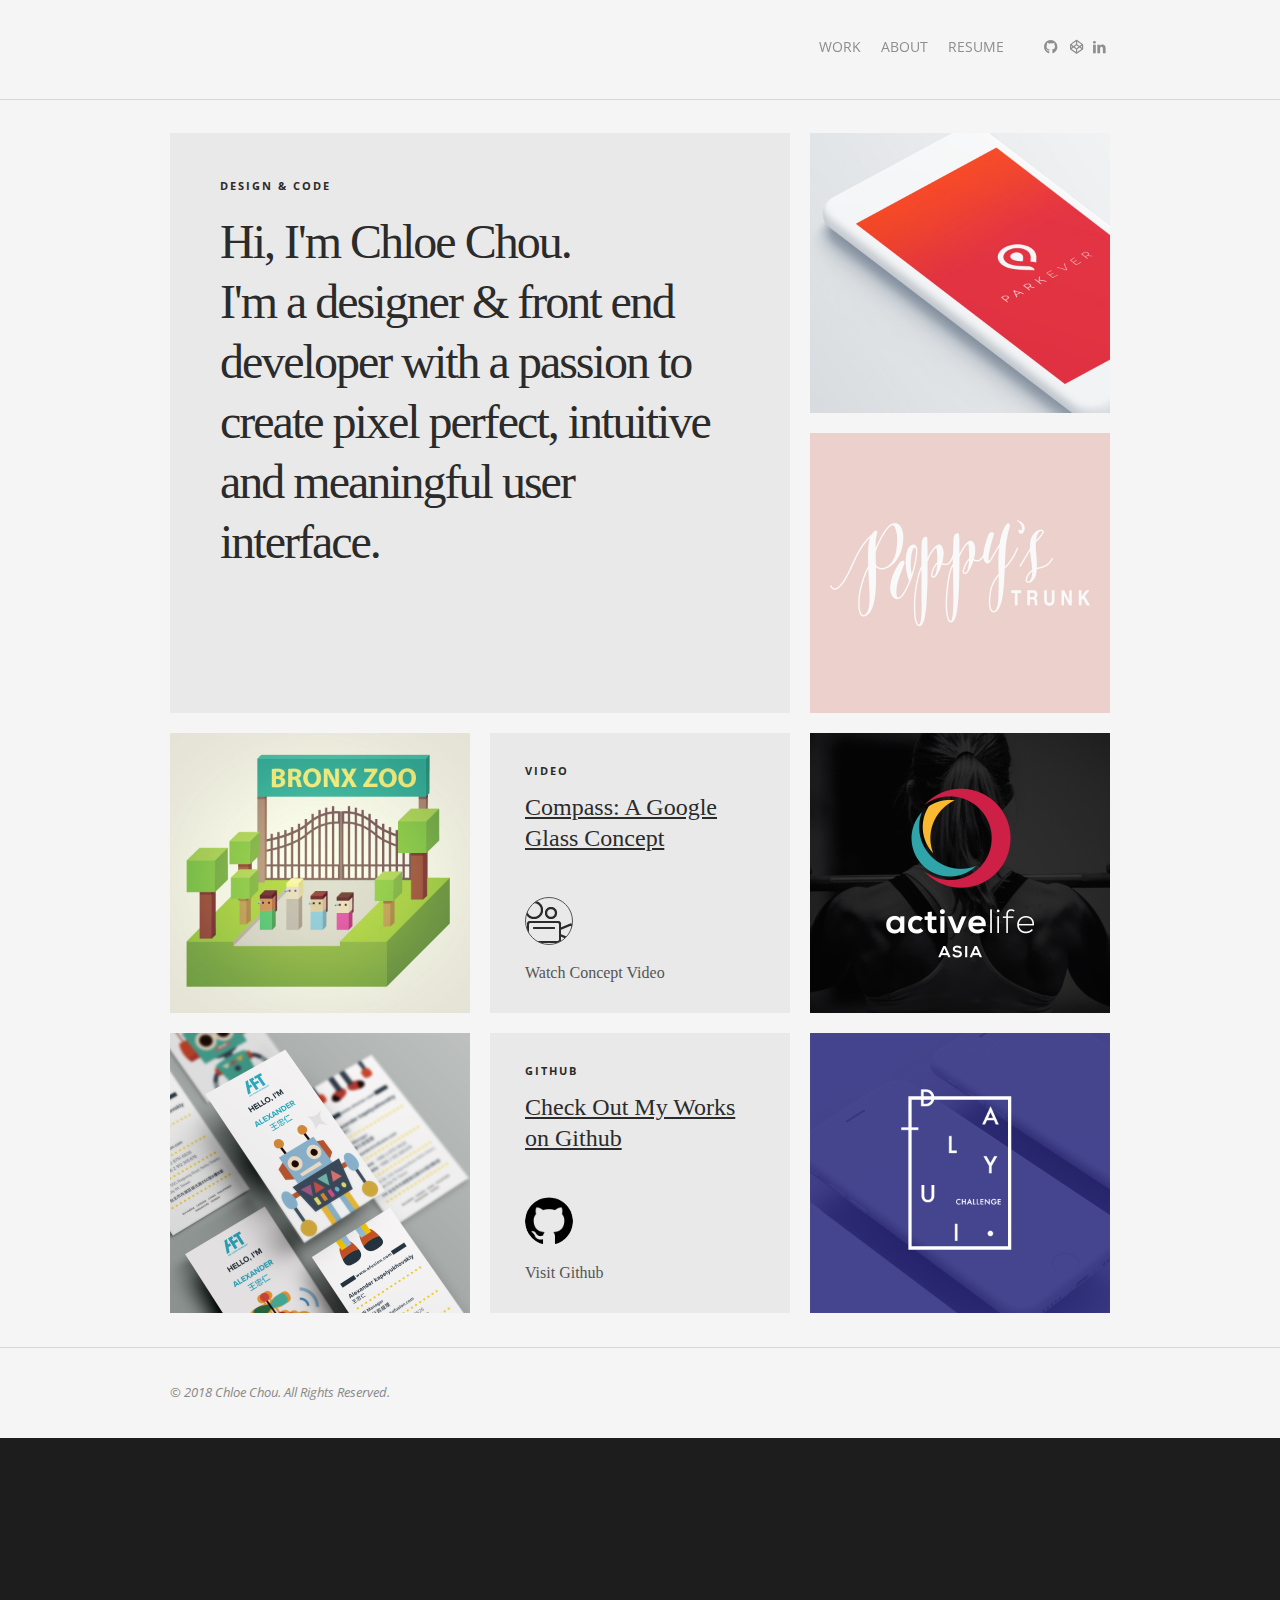
==== commit 170acb26: "upload images" ====
--- a/index.html
+++ b/index.html
@@ -182,6 +182,11 @@
             <figure class="images"> <img src="images/dailyui.jpg" alt="<span>Daily UI Challenge</span><i>→</i>" class="slip" /> </figure>
             </a> </div>
 
+          <!-- Friend Finder -->
+          <div class="element  clearfix col1-3 portfolio development"> <a href="https://github.com/chloechoudesign/Friend-Finder">
+            <figure class="images"> <img src="images/friendfinder.jpg" alt="<span>Friend Finder</span><i>→</i>" class="slip" /> </figure>
+            </a> </div>
+
           <!-- NYT React -->
           <div class="element  clearfix col1-3 portfolio development"> <a href="https://github.com/chloechoudesign/React-NYT-Search">
             <figure class="images"> <img src="images/nyt.jpg" alt="<span>React NYT Search App</span><i>→</i>" class="slip" /> </figure>
@@ -192,15 +197,22 @@
             <figure class="images"> <img src="images/psychic1.jpg" alt="<span>Psychic Game</span><i>→</i>" class="slip" /> </figure>
             </a> </div>
 
-          <!-- Mongo Scraper -->
-          <div class="element  clearfix col1-3 portfolio development"> <a href="https://github.com/chloechoudesign/Scrape-News">
-            <figure class="images"> <img src="images/mongo2.jpg" alt="<span>Mongo Scraper</span><i>→</i>" class="slip" /> </figure>
-            </a> </div>
-
           <!-- Codependium -->
           <div class="element  clearfix col1-3 portfolio development"> <a href="https://github.com/Eszypher58/codecompendium">
-            <figure class="images"> <img src="images/codependium.jpg" alt="<span>Codependium</span><i>→</i>" class="slip" /> </figure>
-            </a> </div>
+            <figure class="images"> <img src="images/codependium1.jpg" alt="<span>Codependium</span><i>→</i>" class="slip" /> </figure>
+            </a> </div>
+
+          <!-- Pupster -->
+          <div class="element  clearfix col1-3 portfolio development"> <a href="https://github.com/chloechoudesign/Pupster">
+            <figure class="images"> <img src="images/pupster.jpg" alt="<span>Pupster</span><i>→</i>" class="slip" /> </figure>
+            </a> </div>
+
+          <!-- Mongo Scraper -->
+          <div class="element  clearfix col1-3 portfolio development"> <a href="https://github.com/chloechoudesign/Mongo-Scraper">
+            <figure class="images"> <img src="images/mongo.jpg" alt="<span>Mongo Scraper</span><i>→</i>" class="slip" /> </figure>
+            </a> </div>
+
+         
 
 
         
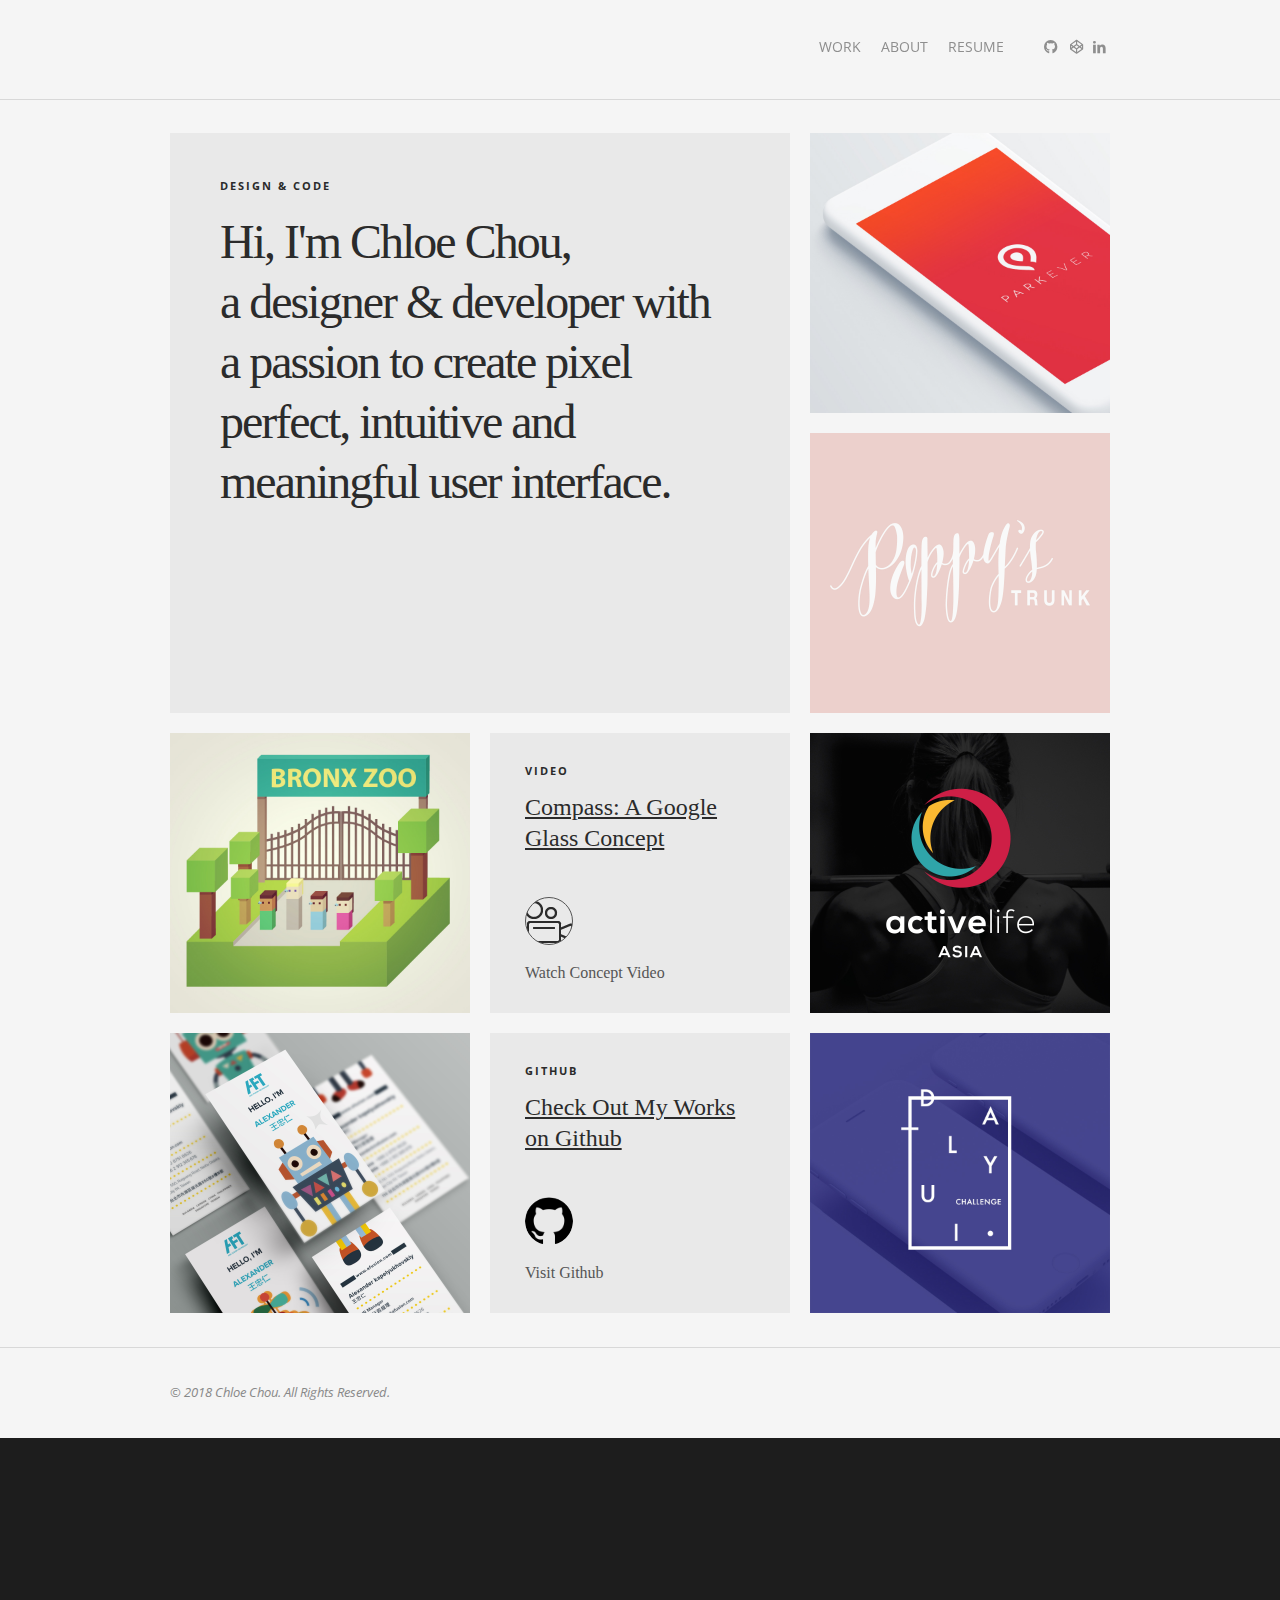
==== commit ac81ad76: "update about" ====
--- a/index.html
+++ b/index.html
@@ -126,8 +126,8 @@
 <!-- HOME -->
           <div class="element  clearfix col2-3 home grey grid-fit">
             <p class="small">Design  &amp;  Code</p>
-            <h2>Hi, I'm Chloe Chou. <br/> 
-            I'm a designer &amp; front end developer with a passion to create pixel perfect, intuitive and meaningful user interface. </h2>
+            <h2>Hi, I'm Chloe Chou, <br/> 
+            a designer &amp; developer with a passion to create pixel perfect, intuitive and meaningful user interface.</h2>
           </div>
 
           <!-- Parkever -->
@@ -178,37 +178,37 @@
           </div>
 
           <!-- Daily UI -->
-          <div class="element  clearfix col1-3 home portfolio design"> <a href="/dailyui" title="">
+          <div class="element clearfix col1-3 home portfolio design"> <a href="/dailyui" title="">
             <figure class="images"> <img src="images/dailyui.jpg" alt="<span>Daily UI Challenge</span><i>→</i>" class="slip" /> </figure>
             </a> </div>
 
           <!-- Friend Finder -->
-          <div class="element  clearfix col1-3 portfolio development"> <a href="https://github.com/chloechoudesign/Friend-Finder">
+          <div class="element clearfix col1-3 portfolio development"> <a href="https://github.com/chloechoudesign/Friend-Finder" target="_blank">
             <figure class="images"> <img src="images/friendfinder.jpg" alt="<span>Friend Finder</span><i>→</i>" class="slip" /> </figure>
             </a> </div>
 
           <!-- NYT React -->
-          <div class="element  clearfix col1-3 portfolio development"> <a href="https://github.com/chloechoudesign/React-NYT-Search">
+          <div class="element clearfix col1-3 portfolio development"> <a href="https://github.com/chloechoudesign/React-NYT-Search" target="_blank">
             <figure class="images"> <img src="images/nyt.jpg" alt="<span>React NYT Search App</span><i>→</i>" class="slip" /> </figure>
             </a> </div>
 
           <!-- Psychic Game -->
-          <div class="element  clearfix col1-3 portfolio development"> <a href="https://github.com/chloechoudesign/Psychic-Game">
+          <div class="element clearfix col1-3 portfolio development"> <a href="https://github.com/chloechoudesign/Psychic-Game" target="_blank">
             <figure class="images"> <img src="images/psychic1.jpg" alt="<span>Psychic Game</span><i>→</i>" class="slip" /> </figure>
             </a> </div>
 
           <!-- Codependium -->
-          <div class="element  clearfix col1-3 portfolio development"> <a href="https://github.com/Eszypher58/codecompendium">
+          <div class="element clearfix col1-3 portfolio development"> <a href="https://github.com/Eszypher58/codecompendium" target="_blank">
             <figure class="images"> <img src="images/codependium1.jpg" alt="<span>Codependium</span><i>→</i>" class="slip" /> </figure>
             </a> </div>
 
           <!-- Pupster -->
-          <div class="element  clearfix col1-3 portfolio development"> <a href="https://github.com/chloechoudesign/Pupster">
+          <div class="element clearfix col1-3 portfolio development"> <a href="https://github.com/chloechoudesign/Pupster" target="_blank">
             <figure class="images"> <img src="images/pupster.jpg" alt="<span>Pupster</span><i>→</i>" class="slip" /> </figure>
             </a> </div>
 
           <!-- Mongo Scraper -->
-          <div class="element  clearfix col1-3 portfolio development"> <a href="https://github.com/chloechoudesign/Mongo-Scraper">
+          <div class="element  clearfix col1-3 portfolio development"> <a href="https://github.com/chloechoudesign/Mongo-Scraper" target="_blank">
             <figure class="images"> <img src="images/mongo.jpg" alt="<span>Mongo Scraper</span><i>→</i>" class="slip" /> </figure>
             </a> </div>
 
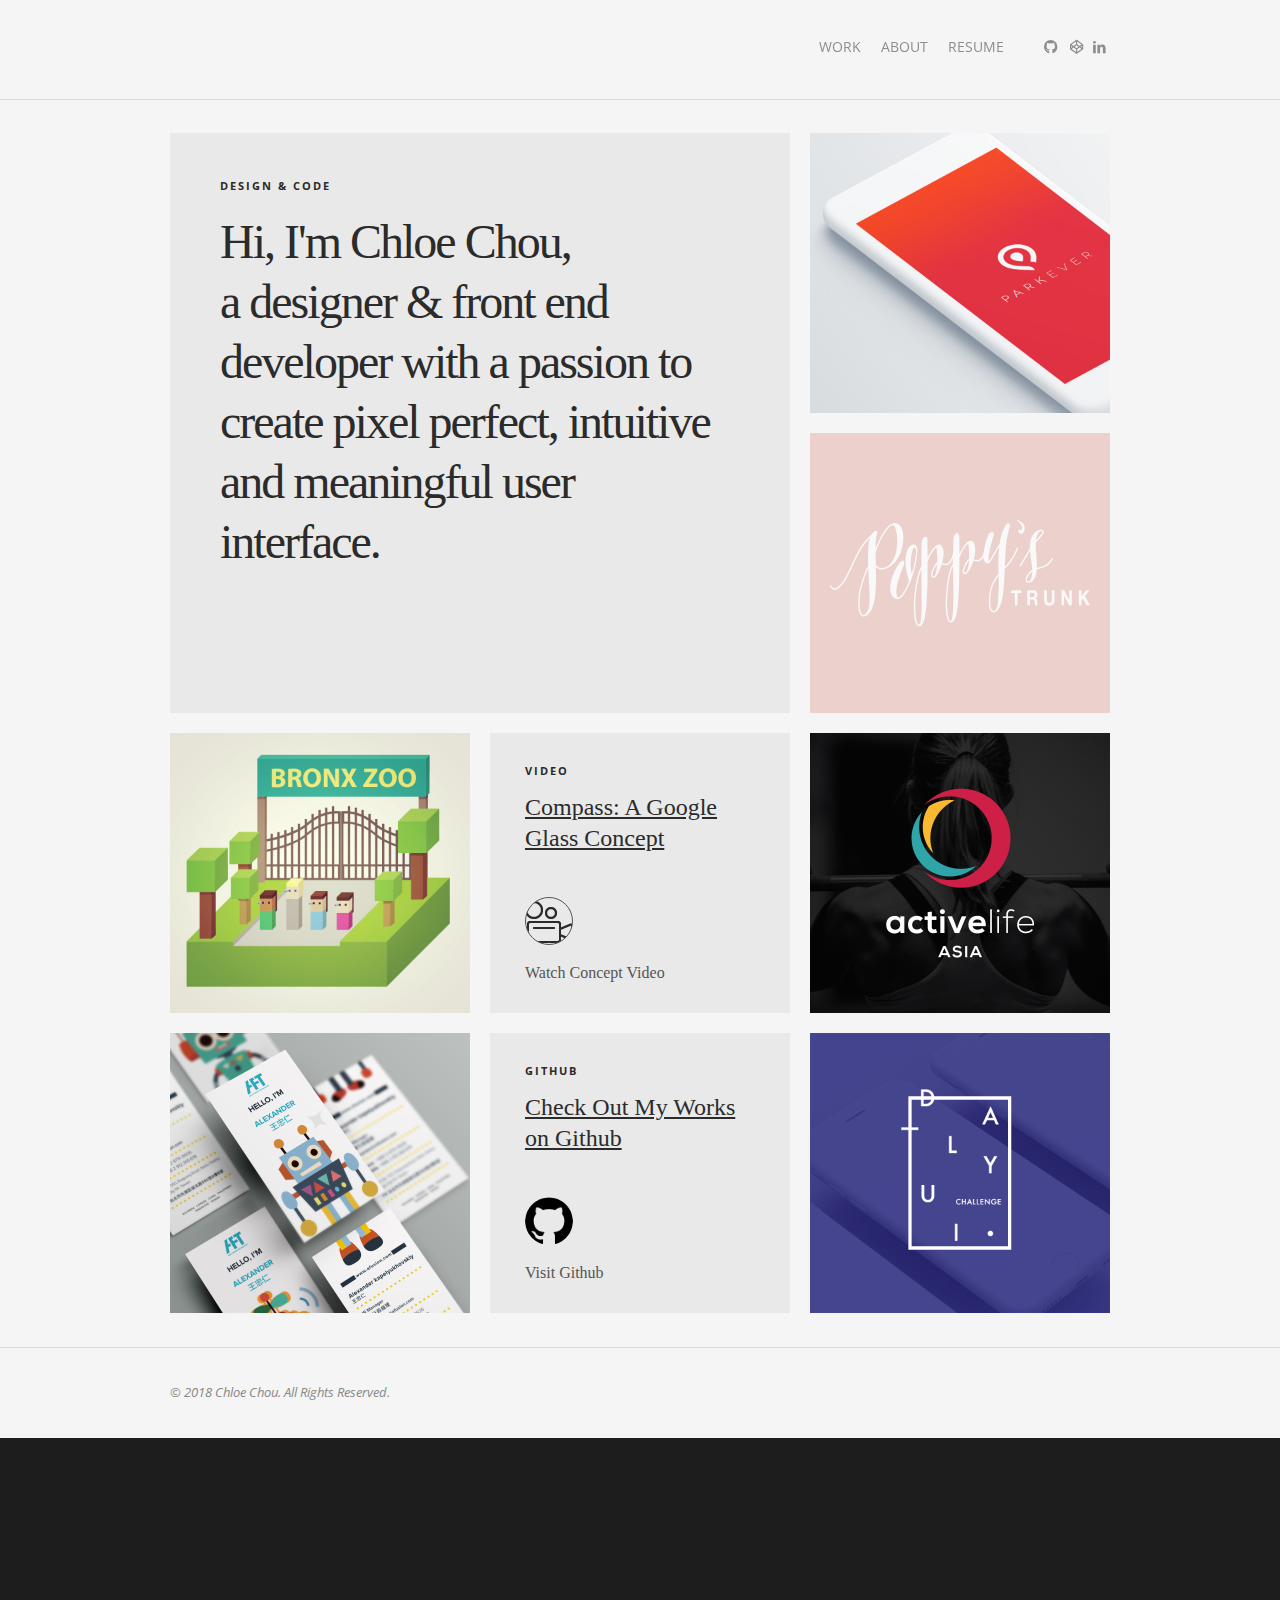
==== commit 4d4d6774: "update about" ====
--- a/index.html
+++ b/index.html
@@ -127,7 +127,7 @@
           <div class="element  clearfix col2-3 home grey grid-fit">
             <p class="small">Design  &amp;  Code</p>
             <h2>Hi, I'm Chloe Chou, <br/> 
-            a designer &amp; developer with a passion to create pixel perfect, intuitive and meaningful user interface.</h2>
+            a designer &amp; front end developer with a passion to create pixel perfect, intuitive and meaningful user interface.</h2>
           </div>
 
           <!-- Parkever -->
